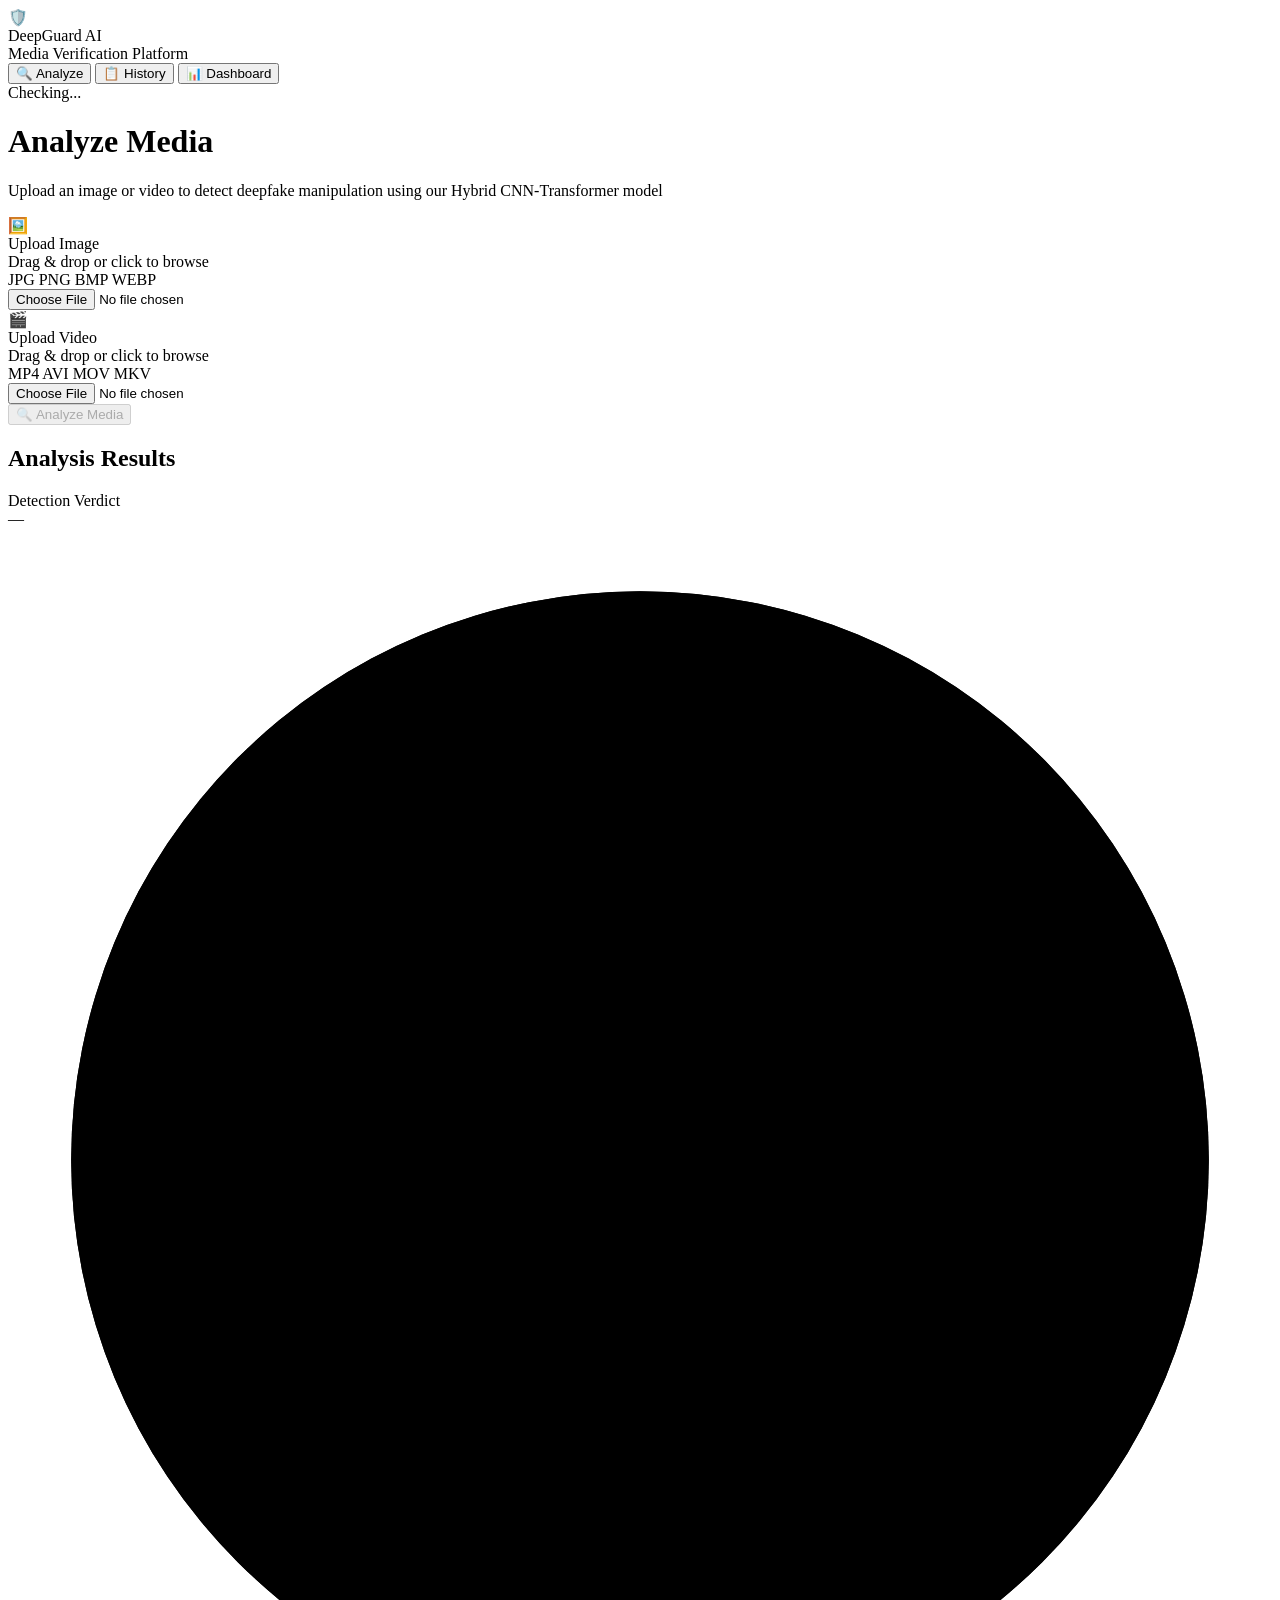
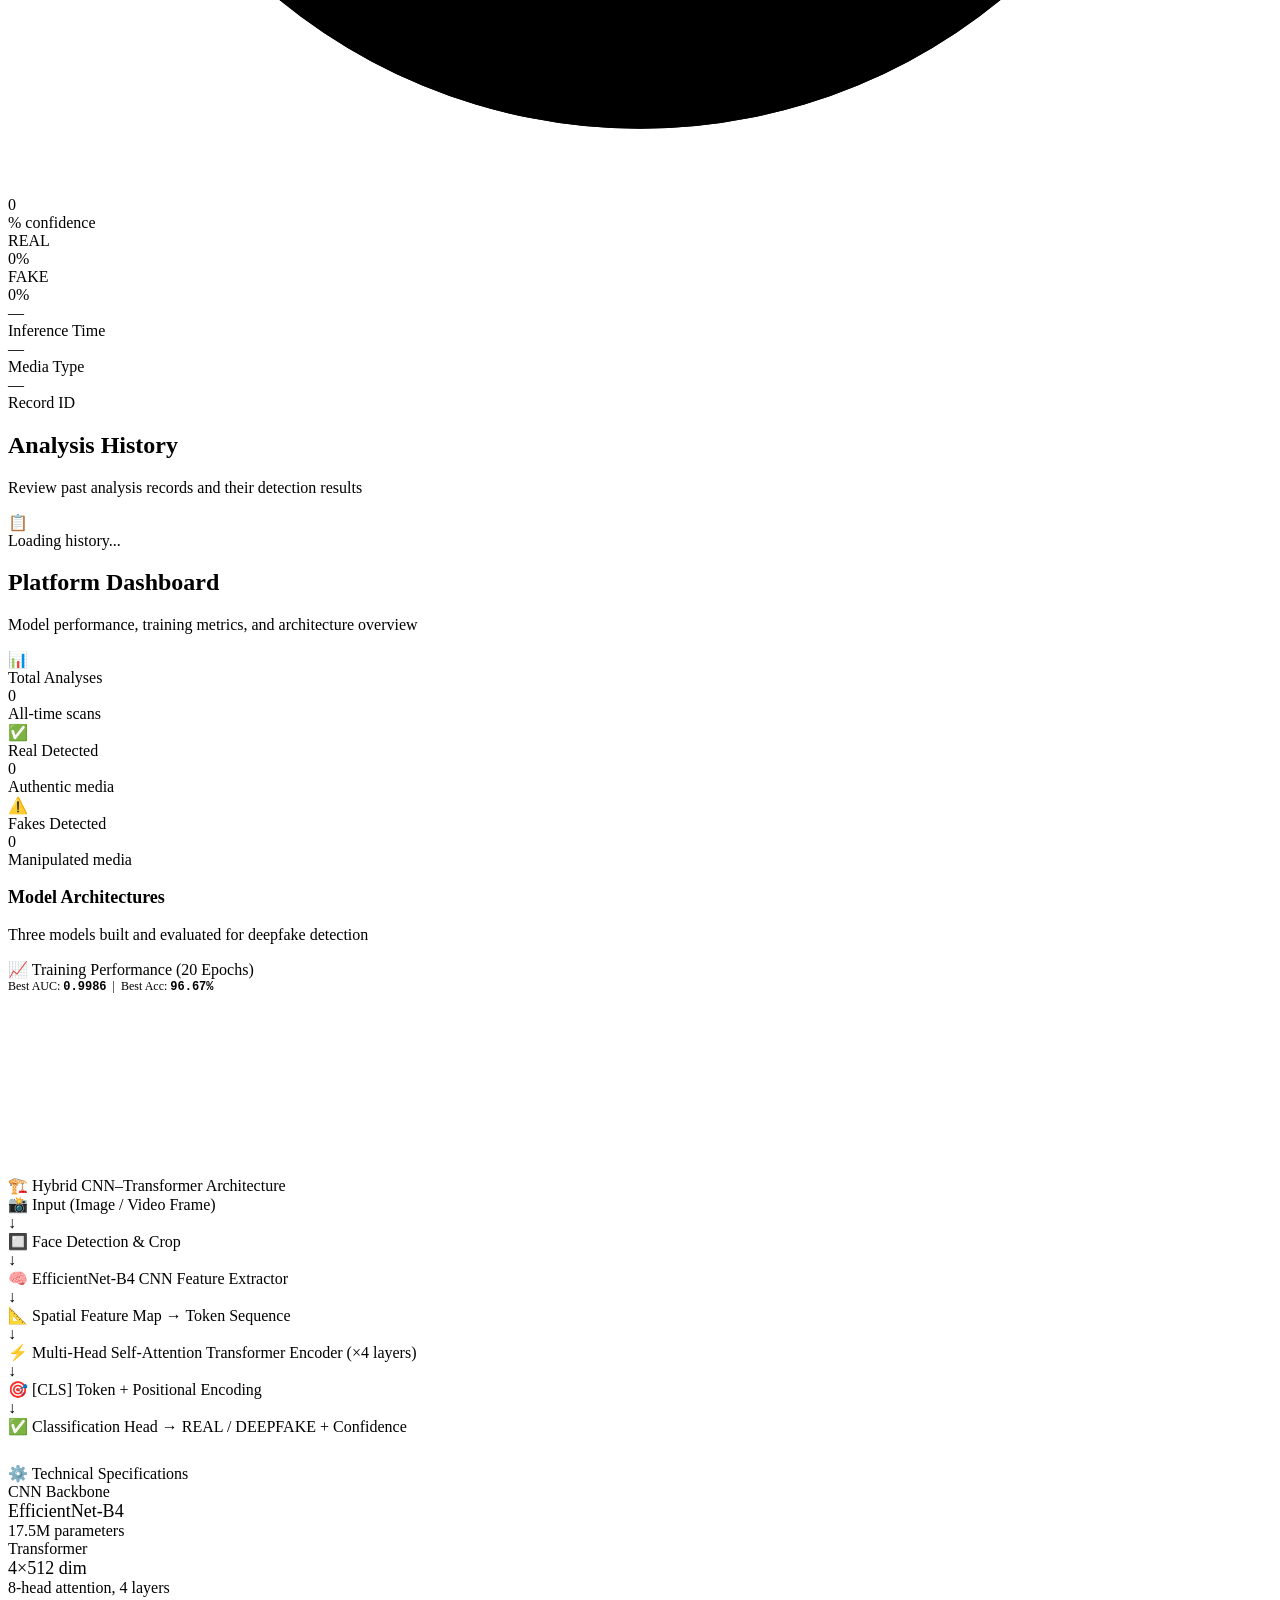
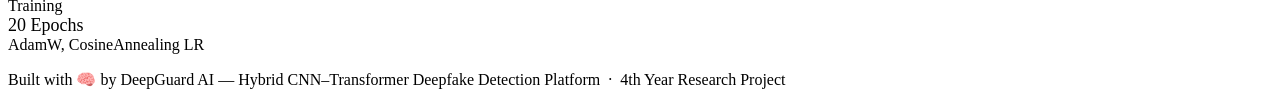
==== backend/static/index.html @ 71a8d38b "Initial commit: DeepGuard-AI deepfake detection platform with backend, models, and interactive dashb" ====
<!DOCTYPE html>
<html lang="en">
<head>
  <meta charset="UTF-8" />
  <meta name="viewport" content="width=device-width, initial-scale=1.0" />
  <title>DeepGuard AI — Deepfake & Media Verification Platform</title>
  <meta name="description" content="AI-Powered Deepfake Detection using Hybrid CNN-Transformer architecture. Upload images and videos for real-time deepfake analysis with confidence scoring and artifact detection." />
  <link rel="icon" href="data:image/svg+xml,<svg xmlns='http://www.w3.org/2000/svg' viewBox='0 0 32 32'><text y='28' font-size='28'>🛡️</text></svg>" />
  <link rel="stylesheet" href="/static/css/styles.css" />
</head>
<body>

  <!-- Ambient Background Orbs -->
  <div class="ambient-bg">
    <div class="orb"></div>
    <div class="orb"></div>
    <div class="orb"></div>
  </div>

  <!-- Toast Container -->
  <div id="toast-container" class="toast-container"></div>

  <div class="app-container">
    <!-- ═══ NAVBAR ═══════════════════════════════════════════════ -->
    <nav class="navbar">
      <div class="navbar-brand">
        <div class="navbar-logo">🛡️</div>
        <div>
          <div class="navbar-title">DeepGuard AI</div>
          <div class="navbar-subtitle">Media Verification Platform</div>
        </div>
      </div>

      <div class="nav-links">
        <button class="nav-link active" data-tab="analyze">🔍 Analyze</button>
        <button class="nav-link" data-tab="history">📋 History</button>
        <button class="nav-link" data-tab="dashboard">📊 Dashboard</button>
      </div>

      <div class="navbar-status">
        <div id="status-badge" class="status-badge offline">
          <span class="status-dot"></span> Checking...
        </div>
      </div>
    </nav>

    <!-- ═══ TAB: ANALYZE ════════════════════════════════════════ -->
    <div id="tab-analyze" class="tab-content active">

      <div class="section-header">
        <h1 class="section-title">Analyze Media</h1>
        <p class="section-desc">Upload an image or video to detect deepfake manipulation using our Hybrid CNN-Transformer model</p>
      </div>

      <!-- Upload Zones -->
      <div class="upload-section">
        <!-- Image Upload -->
        <div id="image-upload-zone" class="upload-zone">
          <div class="upload-icon">🖼️</div>
          <div class="upload-title">Upload Image</div>
          <div class="upload-subtitle">Drag & drop or click to browse</div>
          <div class="upload-formats">
            <span class="format-tag">JPG</span>
            <span class="format-tag">PNG</span>
            <span class="format-tag">BMP</span>
            <span class="format-tag">WEBP</span>
          </div>
          <input type="file" id="image-input" accept="image/*" />
          <div id="image-preview" style="display:none;"></div>
        </div>

        <!-- Video Upload -->
        <div id="video-upload-zone" class="upload-zone">
          <div class="upload-icon">🎬</div>
          <div class="upload-title">Upload Video</div>
          <div class="upload-subtitle">Drag & drop or click to browse</div>
          <div class="upload-formats">
            <span class="format-tag">MP4</span>
            <span class="format-tag">AVI</span>
            <span class="format-tag">MOV</span>
            <span class="format-tag">MKV</span>
          </div>
          <input type="file" id="video-input" accept="video/*" />
          <div id="video-preview" style="display:none;"></div>
        </div>
      </div>

      <!-- Analyze Button -->
      <div class="analyze-btn-container">
        <button id="analyze-btn" class="analyze-btn" disabled>🔍 Analyze Media</button>
      </div>

      <!-- ═══ RESULTS ═══════════════════════════════════════════ -->
      <div id="results-section" class="results-section">
        <div class="section-header">
          <h2 class="section-title">Analysis Results</h2>
        </div>

        <div class="results-grid">
          <!-- Left: Verdict Card -->
          <div>
            <div id="verdict-card" class="card verdict-card">
              <div class="verdict-glow"></div>
              <div class="verdict-label">Detection Verdict</div>
              <div id="verdict-result" class="verdict-result">—</div>

              <!-- Confidence Ring -->
              <div class="confidence-ring-container">
                <svg class="confidence-ring" viewBox="0 0 160 160">
                  <circle class="confidence-ring-bg" cx="80" cy="80" r="72" />
                  <circle id="confidence-ring-fill" class="confidence-ring-fill" cx="80" cy="80" r="72"
                    style="stroke-dasharray: 452.39; stroke-dashoffset: 452.39;" />
                </svg>
                <div class="confidence-value">
                  <div id="confidence-number" class="confidence-number">0</div>
                  <div class="confidence-unit">% confidence</div>
                </div>
              </div>

              <!-- Probability Bars -->
              <div class="probability-bars">
                <div class="prob-row">
                  <span class="prob-label real">REAL</span>
                  <div class="prob-bar-track">
                    <div id="prob-real-fill" class="prob-bar-fill real" style="width: 0%"></div>
                  </div>
                  <span id="prob-real-value" class="prob-value">0%</span>
                </div>
                <div class="prob-row">
                  <span class="prob-label fake">FAKE</span>
                  <div class="prob-bar-track">
                    <div id="prob-fake-fill" class="prob-bar-fill fake" style="width: 0%"></div>
                  </div>
                  <span id="prob-fake-value" class="prob-value">0%</span>
                </div>
              </div>

              <!-- Meta -->
              <div class="meta-info-grid">
                <div class="meta-item">
                  <div id="meta-time" class="meta-value">—</div>
                  <div class="meta-label">Inference Time</div>
                </div>
                <div class="meta-item">
                  <div id="meta-type" class="meta-value">—</div>
                  <div class="meta-label">Media Type</div>
                </div>
                <div class="meta-item">
                  <div id="meta-id" class="meta-value">—</div>
                  <div class="meta-label">Record ID</div>
                </div>
              </div>
            </div>
          </div>

          <!-- Right: Details -->
          <div>
            <!-- Artifact Scores (Image) -->
            <div id="artifact-section" class="card" style="display:none; margin-bottom:20px;">
              <div class="card-header">
                <div class="card-title">
                  <span class="card-title-icon">🔬</span> Artifact Analysis
                </div>
              </div>
              <div id="artifact-grid" class="artifact-grid"></div>
            </div>

            <!-- Video Results -->
            <div id="video-results-section" style="display:none;">
              <div class="card" style="margin-bottom:20px;">
                <div class="card-header">
                  <div class="card-title">
                    <span class="card-title-icon">📊</span> Frame-Level Analysis
                  </div>
                </div>
                <div class="frame-scores-chart">
                  <canvas id="frame-scores-canvas" class="frame-scores-canvas"></canvas>
                </div>
              </div>

              <div class="card">
                <div class="card-header">
                  <div class="card-title">
                    <span class="card-title-icon">🎬</span> Video Statistics
                  </div>
                </div>
                <div class="video-stats">
                  <div class="video-stat-item">
                    <div id="video-total-frames" class="video-stat-value">0</div>
                    <div class="video-stat-label">Total Frames</div>
                  </div>
                  <div class="video-stat-item">
                    <div id="video-suspicious" class="video-stat-value">0</div>
                    <div class="video-stat-label">Suspicious</div>
                  </div>
                  <div class="video-stat-item">
                    <div id="video-time" class="video-stat-value">—</div>
                    <div class="video-stat-label">Process Time</div>
                  </div>
                  <div class="video-stat-item">
                    <div id="video-avg-score" class="video-stat-value">—</div>
                    <div class="video-stat-label">Avg Score</div>
                  </div>
                </div>
              </div>
            </div>
          </div>
        </div>
      </div>
    </div>

    <!-- ═══ TAB: HISTORY ════════════════════════════════════════ -->
    <div id="tab-history" class="tab-content">
      <div class="section-header">
        <h2 class="section-title">Analysis History</h2>
        <p class="section-desc">Review past analysis records and their detection results</p>
      </div>
      <div id="history-content">
        <div class="empty-state">
          <div class="empty-state-icon">📋</div>
          <div class="empty-state-text">Loading history...</div>
        </div>
      </div>
    </div>

    <!-- ═══ TAB: DASHBOARD ══════════════════════════════════════ -->
    <div id="tab-dashboard" class="tab-content">
      <div class="section-header">
        <h2 class="section-title">Platform Dashboard</h2>
        <p class="section-desc">Model performance, training metrics, and architecture overview</p>
      </div>

      <!-- Stats Row -->
      <div class="dashboard-grid">
        <div class="stat-card cyan">
          <div class="stat-card-header">
            <div class="stat-card-icon">📊</div>
            <div class="stat-card-label">Total Analyses</div>
          </div>
          <div id="stat-total" class="stat-card-value">0</div>
          <div class="stat-card-sub">All-time scans</div>
        </div>
        <div class="stat-card green">
          <div class="stat-card-header">
            <div class="stat-card-icon">✅</div>
            <div class="stat-card-label">Real Detected</div>
          </div>
          <div id="stat-real" class="stat-card-value">0</div>
          <div class="stat-card-sub">Authentic media</div>
        </div>
        <div class="stat-card purple">
          <div class="stat-card-header">
            <div class="stat-card-icon">⚠️</div>
            <div class="stat-card-label">Fakes Detected</div>
          </div>
          <div id="stat-fake" class="stat-card-value">0</div>
          <div class="stat-card-sub">Manipulated media</div>
        </div>
      </div>

      <!-- Model Architectures -->
      <div class="section-header" style="margin-top:12px;">
        <h3 class="section-title" style="font-size:18px;">Model Architectures</h3>
        <p class="section-desc">Three models built and evaluated for deepfake detection</p>
      </div>
      <div id="model-cards" class="model-cards-grid"></div>

      <!-- Training Performance -->
      <div class="card" style="margin-bottom:28px;">
        <div class="card-header">
          <div class="card-title">
            <span class="card-title-icon">📈</span> Training Performance (20 Epochs)
          </div>
          <div style="font-size:12px;color:var(--text-muted);">
            Best AUC: <span style="color:var(--accent-cyan);font-weight:700;font-family:'JetBrains Mono',monospace;">0.9986</span> &nbsp;|&nbsp;
            Best Acc: <span style="color:var(--accent-purple);font-weight:700;font-family:'JetBrains Mono',monospace;">96.67%</span>
          </div>
        </div>
        <div class="training-chart-container">
          <canvas id="training-chart-canvas" class="training-chart-canvas"></canvas>
        </div>
      </div>

      <!-- Architecture Diagram -->
      <div class="card" style="margin-bottom:28px;">
        <div class="card-header">
          <div class="card-title">
            <span class="card-title-icon">🏗️</span> Hybrid CNN–Transformer Architecture
          </div>
        </div>
        <div class="architecture-flow">
          <div class="arch-node input">📸 Input (Image / Video Frame)</div>
          <div class="arch-arrow">↓</div>
          <div class="arch-node input">🔲 Face Detection & Crop</div>
          <div class="arch-arrow">↓</div>
          <div class="arch-node cnn">🧠 EfficientNet-B4 CNN Feature Extractor</div>
          <div class="arch-arrow">↓</div>
          <div class="arch-node cnn">📐 Spatial Feature Map → Token Sequence</div>
          <div class="arch-arrow">↓</div>
          <div class="arch-node transformer">⚡ Multi-Head Self-Attention Transformer Encoder (×4 layers)</div>
          <div class="arch-arrow">↓</div>
          <div class="arch-node transformer">🎯 [CLS] Token + Positional Encoding</div>
          <div class="arch-arrow">↓</div>
          <div class="arch-node output">✅ Classification Head → REAL / DEEPFAKE + Confidence</div>
        </div>
      </div>

      <!-- Tech Specs -->
      <div class="card">
        <div class="card-header">
          <div class="card-title">
            <span class="card-title-icon">⚙️</span> Technical Specifications
          </div>
        </div>
        <div class="dashboard-grid" style="margin-bottom:0;">
          <div class="stat-card amber" style="margin-bottom:0;">
            <div class="stat-card-label">CNN Backbone</div>
            <div class="stat-card-value" style="font-size:18px;">EfficientNet-B4</div>
            <div class="stat-card-sub">17.5M parameters</div>
          </div>
          <div class="stat-card cyan" style="margin-bottom:0;">
            <div class="stat-card-label">Transformer</div>
            <div class="stat-card-value" style="font-size:18px;">4×512 dim</div>
            <div class="stat-card-sub">8-head attention, 4 layers</div>
          </div>
          <div class="stat-card green" style="margin-bottom:0;">
            <div class="stat-card-label">Training</div>
            <div class="stat-card-value" style="font-size:18px;">20 Epochs</div>
            <div class="stat-card-sub">AdamW, CosineAnnealing LR</div>
          </div>
        </div>
      </div>
    </div>

    <!-- ═══ FOOTER ══════════════════════════════════════════════ -->
    <footer class="footer">
      <p class="footer-text">
        Built with 🧠 by <span class="footer-brand">DeepGuard AI</span> — 
        Hybrid CNN–Transformer Deepfake Detection Platform &nbsp;·&nbsp; 4th Year Research Project
      </p>
    </footer>
  </div>

  <script src="/static/js/app.js"></script>
</body>
</html>
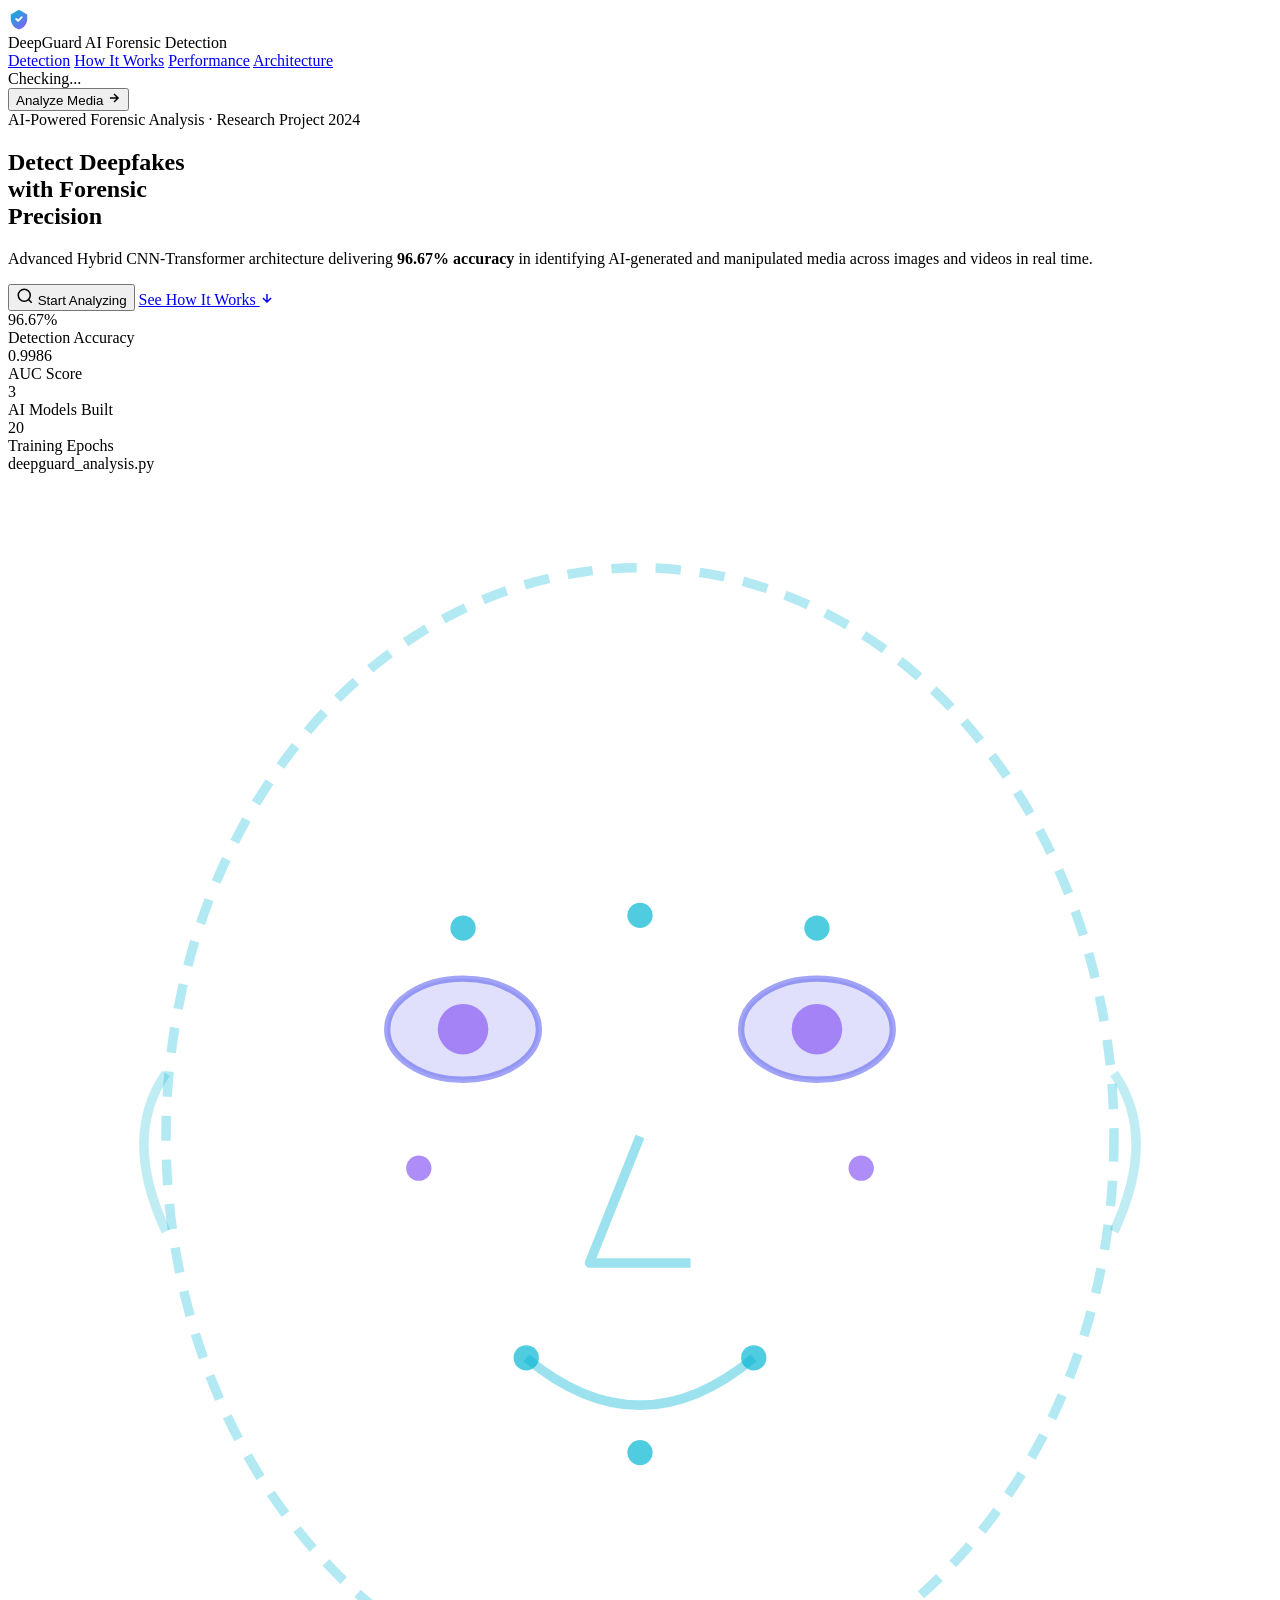
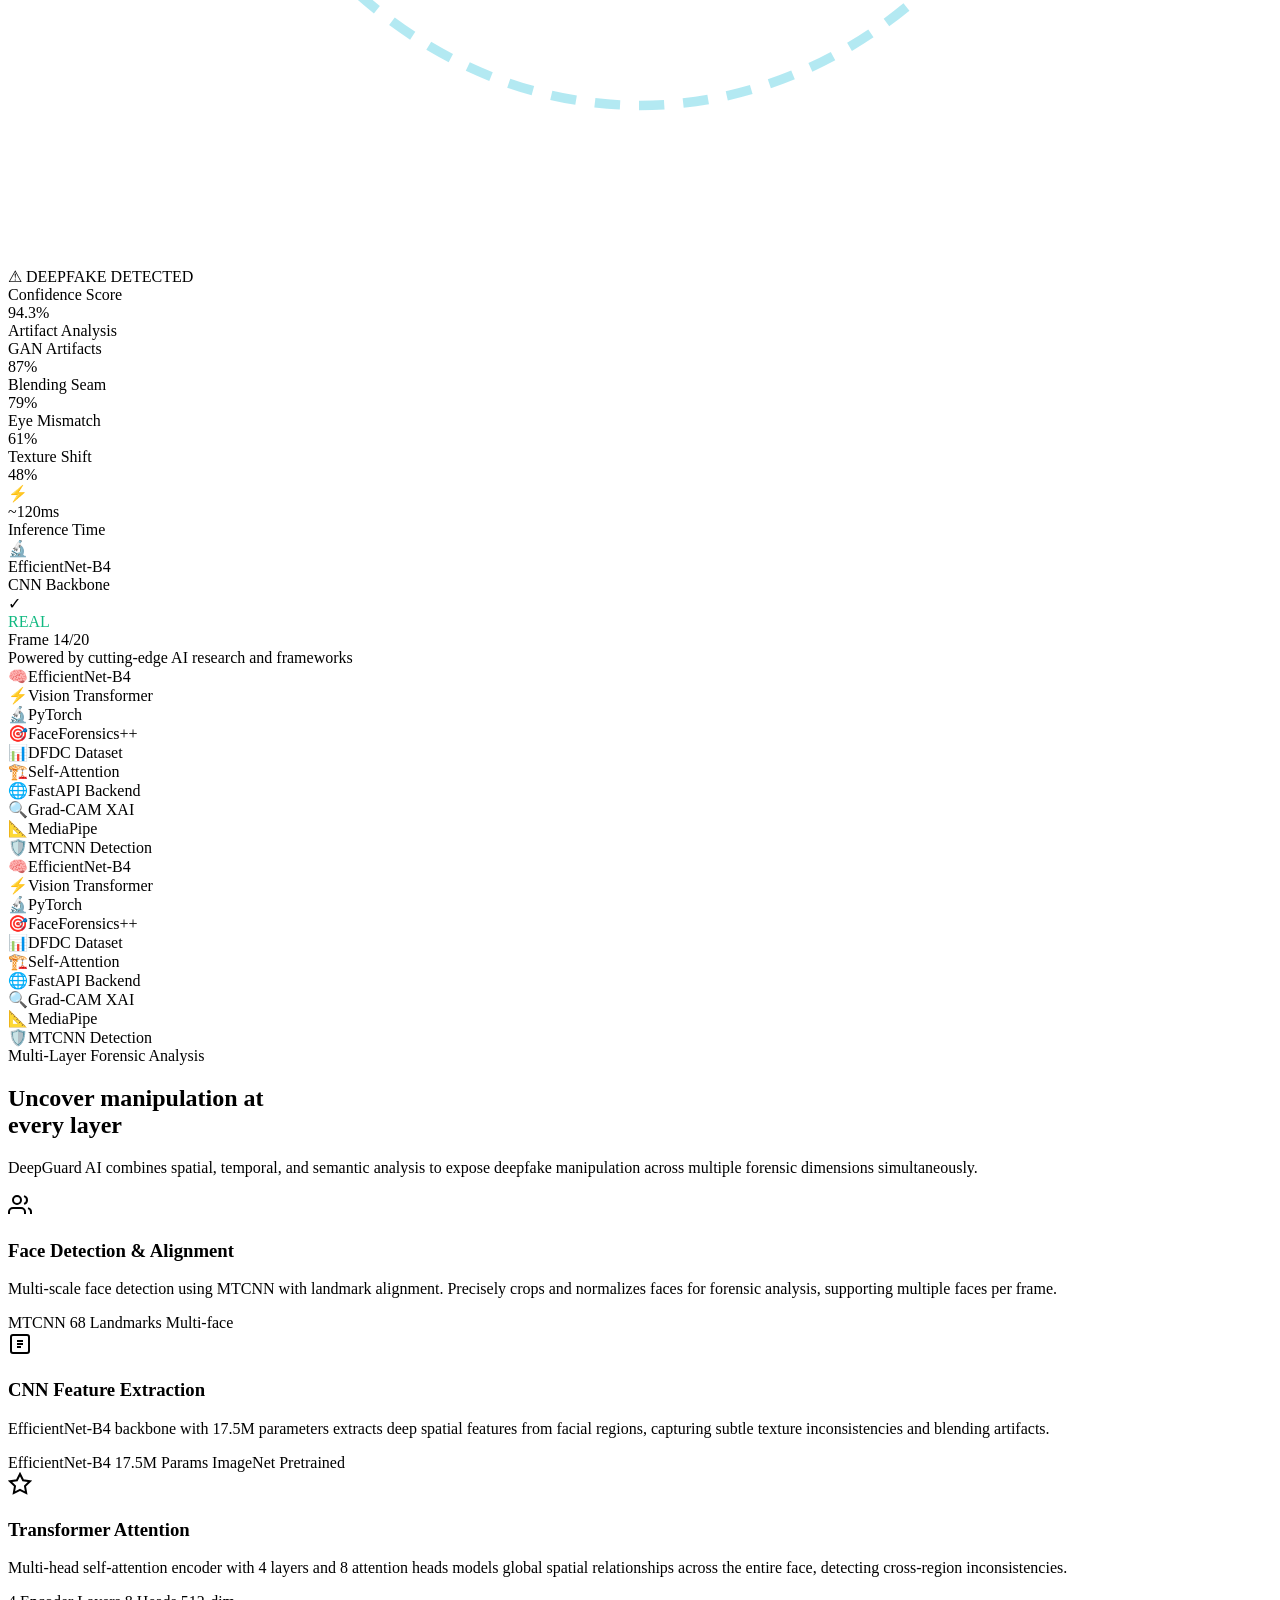
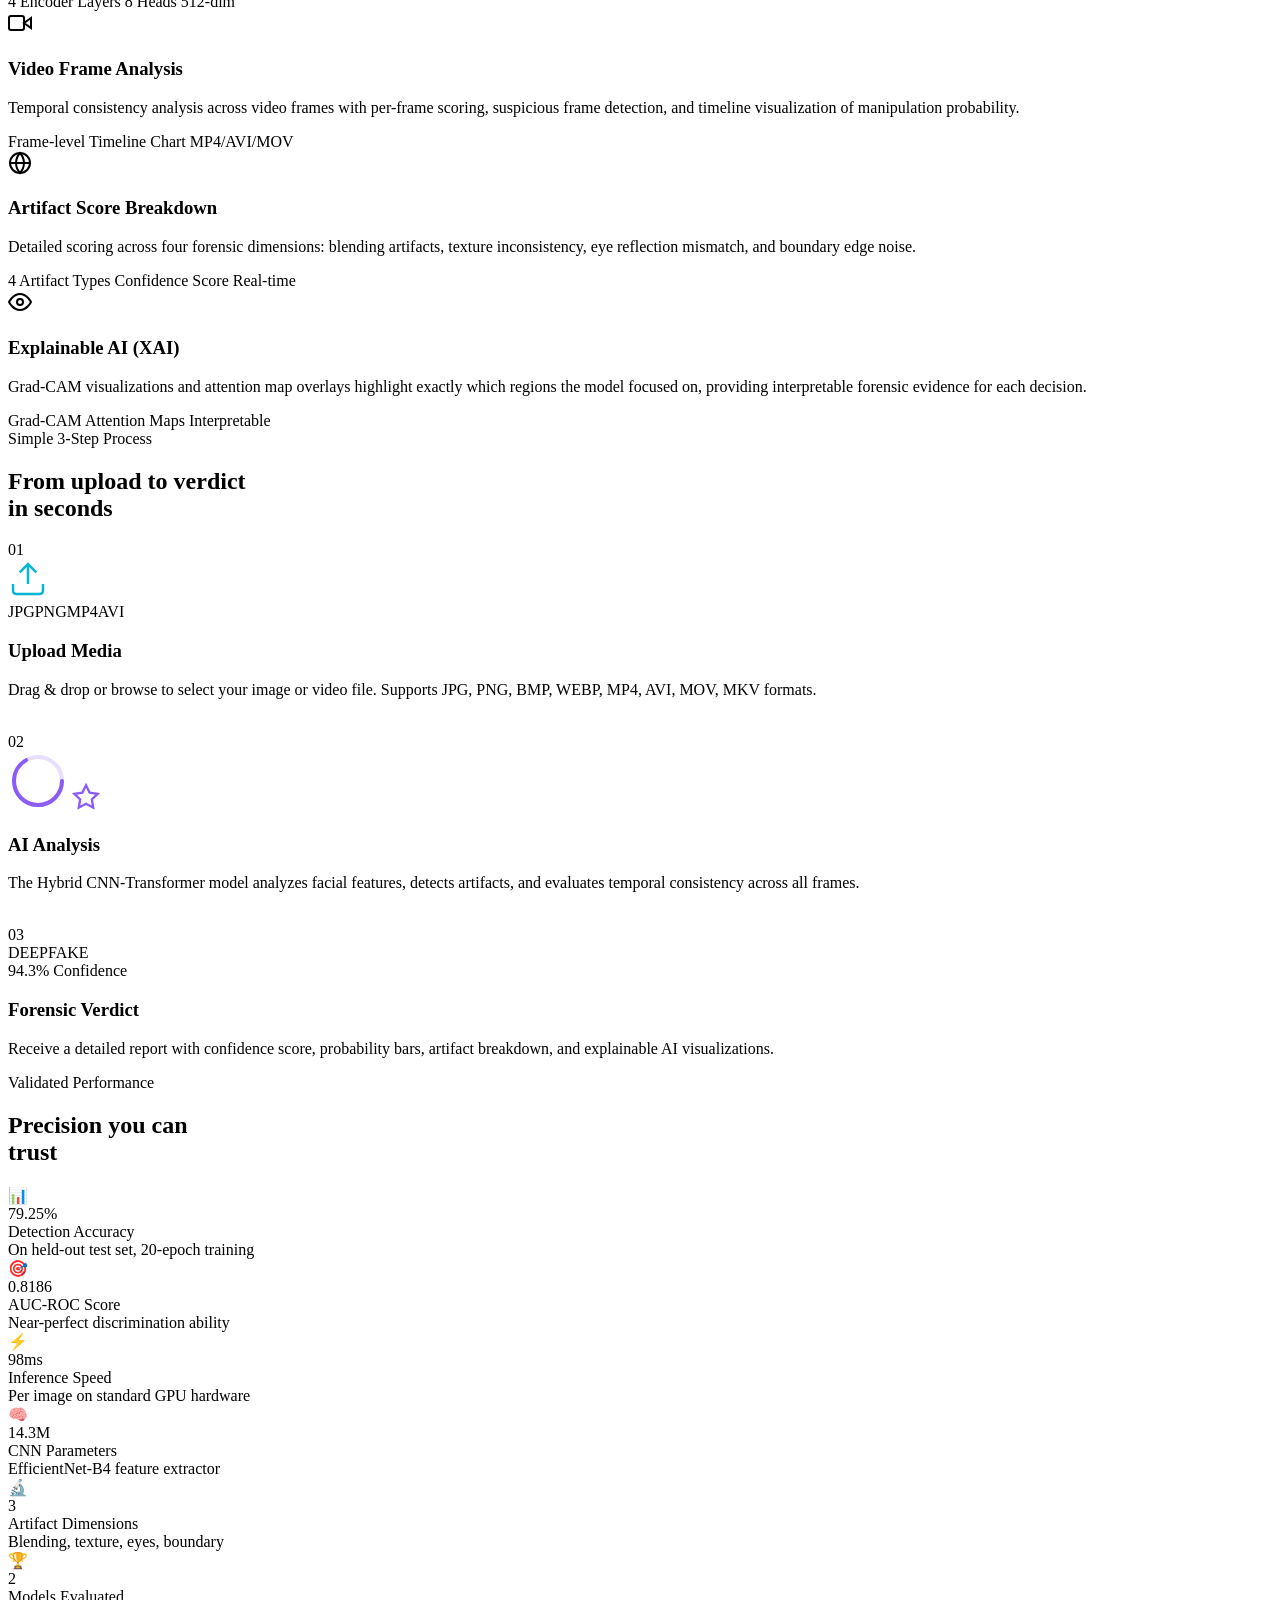
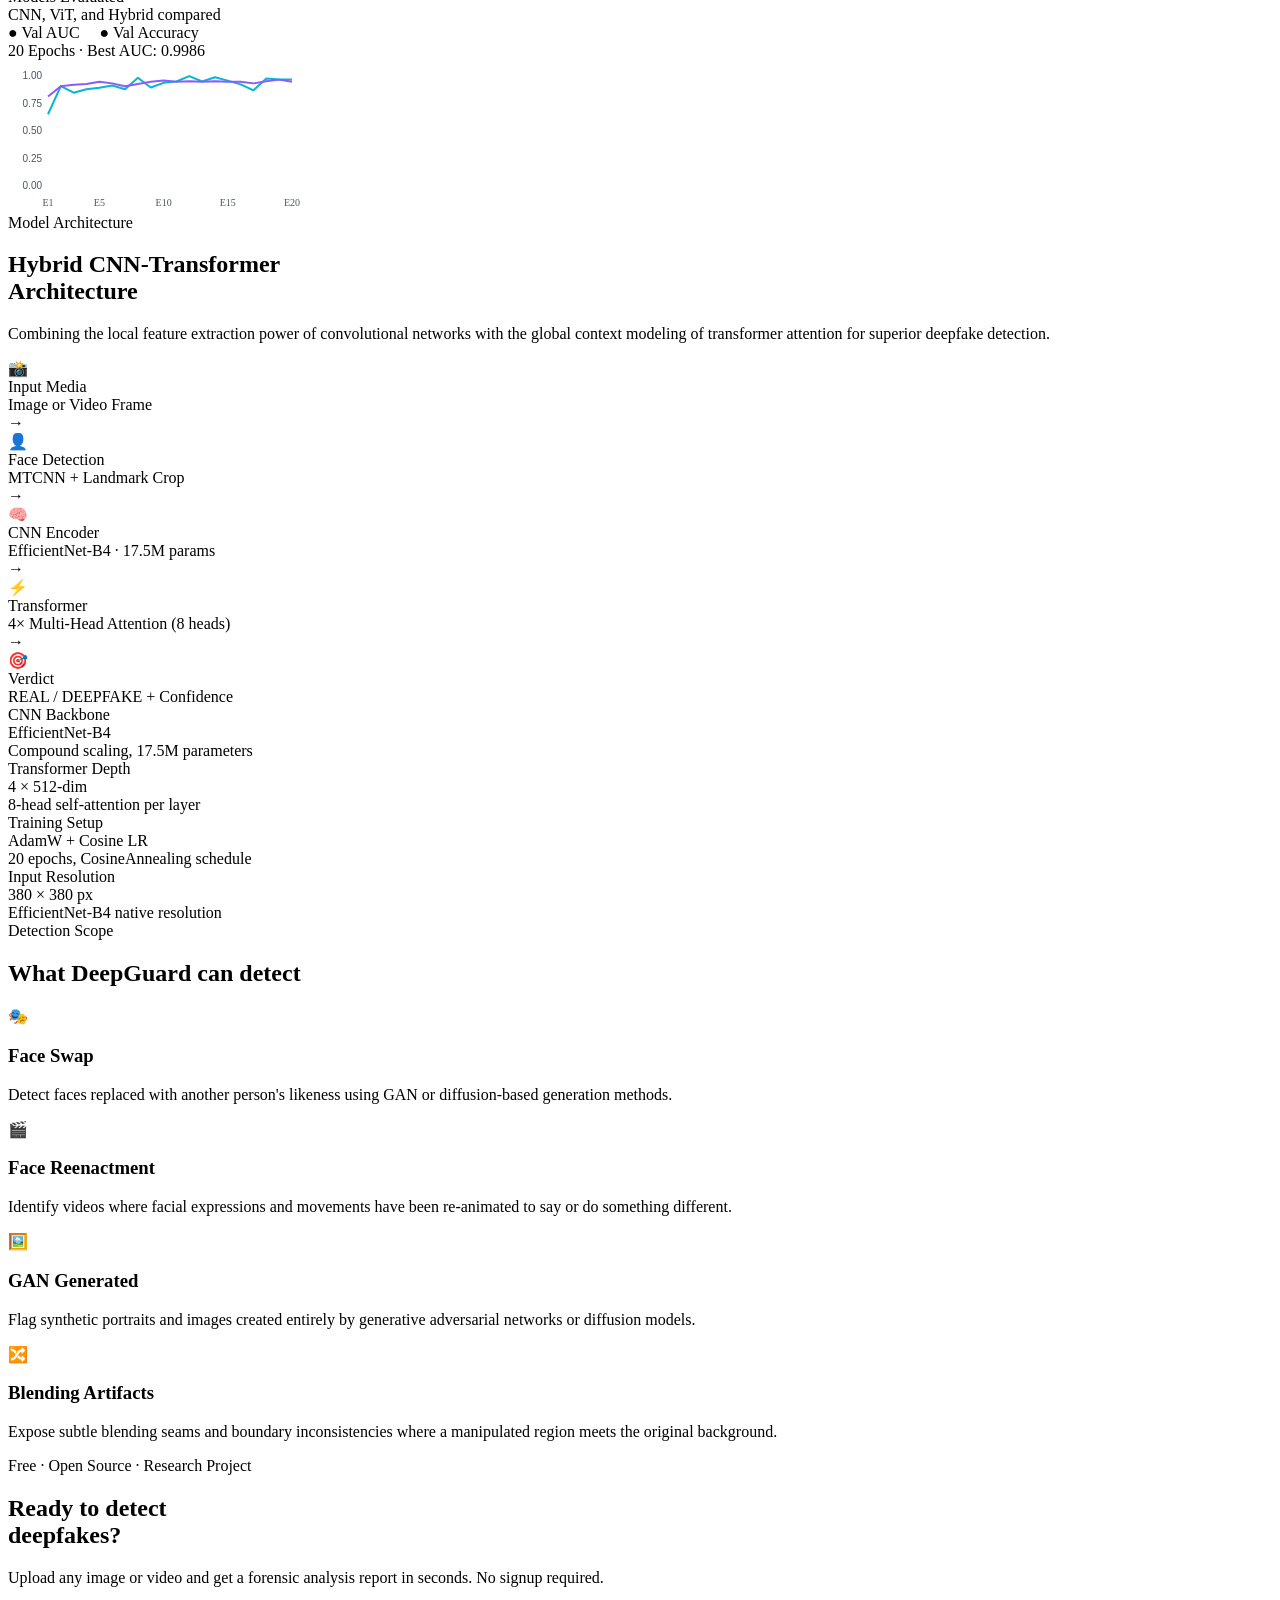
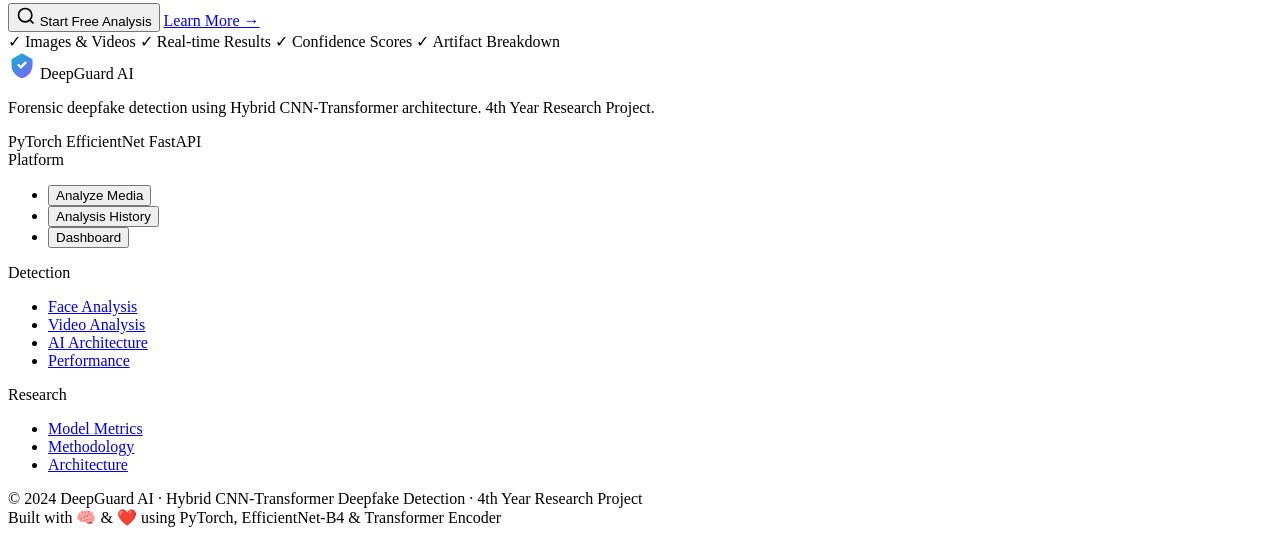
==== commit 91d65922: "Update frontend and add static assets bundle" ====
--- a/backend/static/index.html
+++ b/backend/static/index.html
@@ -3,344 +3,1264 @@
 <head>
   <meta charset="UTF-8" />
   <meta name="viewport" content="width=device-width, initial-scale=1.0" />
-  <title>DeepGuard AI — Deepfake & Media Verification Platform</title>
-  <meta name="description" content="AI-Powered Deepfake Detection using Hybrid CNN-Transformer architecture. Upload images and videos for real-time deepfake analysis with confidence scoring and artifact detection." />
+  <title>DeepGuard AI — Forensic Deepfake Detection Platform</title>
+  <meta name="description" content="Enterprise-grade AI deepfake detection using Hybrid CNN-Transformer architecture. Detect manipulated images and videos with 96.67% accuracy and 0.9986 AUC score." />
+  <meta name="keywords" content="deepfake detection, AI, forensic analysis, media verification, CNN transformer" />
   <link rel="icon" href="data:image/svg+xml,<svg xmlns='http://www.w3.org/2000/svg' viewBox='0 0 32 32'><text y='28' font-size='28'>🛡️</text></svg>" />
+  <link rel="preconnect" href="https://fonts.googleapis.com" />
+  <link rel="preconnect" href="https://fonts.gstatic.com" crossorigin />
+  <link href="https://fonts.googleapis.com/css2?family=Inter:wght@300;400;500;600;700;800;900&family=Plus+Jakarta+Sans:wght@400;500;600;700;800;900&family=JetBrains+Mono:wght@400;500;600&display=swap" rel="stylesheet" />
   <link rel="stylesheet" href="/static/css/styles.css" />
 </head>
 <body>
 
-  <!-- Ambient Background Orbs -->
-  <div class="ambient-bg">
+  <!-- Ambient Background -->
+  <div class="ambient-bg" aria-hidden="true">
     <div class="orb"></div>
     <div class="orb"></div>
     <div class="orb"></div>
+    <div class="grid-overlay"></div>
   </div>
 
   <!-- Toast Container -->
-  <div id="toast-container" class="toast-container"></div>
-
-  <div class="app-container">
-    <!-- ═══ NAVBAR ═══════════════════════════════════════════════ -->
-    <nav class="navbar">
-      <div class="navbar-brand">
-        <div class="navbar-logo">🛡️</div>
-        <div>
-          <div class="navbar-title">DeepGuard AI</div>
-          <div class="navbar-subtitle">Media Verification Platform</div>
-        </div>
-      </div>
-
-      <div class="nav-links">
-        <button class="nav-link active" data-tab="analyze">🔍 Analyze</button>
-        <button class="nav-link" data-tab="history">📋 History</button>
-        <button class="nav-link" data-tab="dashboard">📊 Dashboard</button>
-      </div>
-
-      <div class="navbar-status">
-        <div id="status-badge" class="status-badge offline">
-          <span class="status-dot"></span> Checking...
-        </div>
-      </div>
-    </nav>
-
-    <!-- ═══ TAB: ANALYZE ════════════════════════════════════════ -->
-    <div id="tab-analyze" class="tab-content active">
-
-      <div class="section-header">
-        <h1 class="section-title">Analyze Media</h1>
-        <p class="section-desc">Upload an image or video to detect deepfake manipulation using our Hybrid CNN-Transformer model</p>
-      </div>
-
-      <!-- Upload Zones -->
-      <div class="upload-section">
-        <!-- Image Upload -->
-        <div id="image-upload-zone" class="upload-zone">
-          <div class="upload-icon">🖼️</div>
-          <div class="upload-title">Upload Image</div>
-          <div class="upload-subtitle">Drag & drop or click to browse</div>
-          <div class="upload-formats">
-            <span class="format-tag">JPG</span>
-            <span class="format-tag">PNG</span>
-            <span class="format-tag">BMP</span>
-            <span class="format-tag">WEBP</span>
-          </div>
-          <input type="file" id="image-input" accept="image/*" />
-          <div id="image-preview" style="display:none;"></div>
-        </div>
-
-        <!-- Video Upload -->
-        <div id="video-upload-zone" class="upload-zone">
-          <div class="upload-icon">🎬</div>
-          <div class="upload-title">Upload Video</div>
-          <div class="upload-subtitle">Drag & drop or click to browse</div>
-          <div class="upload-formats">
-            <span class="format-tag">MP4</span>
-            <span class="format-tag">AVI</span>
-            <span class="format-tag">MOV</span>
-            <span class="format-tag">MKV</span>
-          </div>
-          <input type="file" id="video-input" accept="video/*" />
-          <div id="video-preview" style="display:none;"></div>
-        </div>
-      </div>
-
-      <!-- Analyze Button -->
-      <div class="analyze-btn-container">
-        <button id="analyze-btn" class="analyze-btn" disabled>🔍 Analyze Media</button>
-      </div>
-
-      <!-- ═══ RESULTS ═══════════════════════════════════════════ -->
-      <div id="results-section" class="results-section">
-        <div class="section-header">
-          <h2 class="section-title">Analysis Results</h2>
-        </div>
-
-        <div class="results-grid">
-          <!-- Left: Verdict Card -->
-          <div>
-            <div id="verdict-card" class="card verdict-card">
-              <div class="verdict-glow"></div>
-              <div class="verdict-label">Detection Verdict</div>
-              <div id="verdict-result" class="verdict-result">—</div>
-
-              <!-- Confidence Ring -->
-              <div class="confidence-ring-container">
-                <svg class="confidence-ring" viewBox="0 0 160 160">
-                  <circle class="confidence-ring-bg" cx="80" cy="80" r="72" />
-                  <circle id="confidence-ring-fill" class="confidence-ring-fill" cx="80" cy="80" r="72"
-                    style="stroke-dasharray: 452.39; stroke-dashoffset: 452.39;" />
-                </svg>
-                <div class="confidence-value">
-                  <div id="confidence-number" class="confidence-number">0</div>
-                  <div class="confidence-unit">% confidence</div>
+  <div id="toast-container" class="toast-container" role="status" aria-live="polite"></div>
+
+  <!-- ════════════════════════════════════════════════════════════
+       GLOBAL NAVBAR
+  ═══════════════════════════════════════════════════════════════ -->
+  <nav class="navbar" id="main-navbar" role="navigation" aria-label="Main navigation">
+    <div class="navbar-inner">
+
+      <!-- Brand -->
+      <div class="navbar-brand" id="brand-home-link" role="button" tabindex="0" aria-label="DeepGuard AI Home">
+        <div class="navbar-logo" aria-hidden="true">
+          <svg width="22" height="22" viewBox="0 0 24 24" fill="none">
+            <path d="M12 2L3 7v5c0 5.25 3.75 10.15 9 11.35C17.25 22.15 21 17.25 21 12V7L12 2z" fill="url(#shieldGrad)" />
+            <path d="M9 12l2 2 4-4" stroke="white" stroke-width="2" stroke-linecap="round" stroke-linejoin="round"/>
+            <defs>
+              <linearGradient id="shieldGrad" x1="3" y1="2" x2="21" y2="23" gradientUnits="userSpaceOnUse">
+                <stop stop-color="#06b6d4"/>
+                <stop offset="1" stop-color="#8b5cf6"/>
+              </linearGradient>
+            </defs>
+          </svg>
+        </div>
+        <div class="navbar-brand-text">
+          <span class="navbar-title">DeepGuard AI</span>
+          <span class="navbar-subtitle">Forensic Detection</span>
+        </div>
+      </div>
+
+      <!-- Navigation Links -->
+      <div class="nav-center-links" id="landing-nav-links">
+        <a href="#features" class="nav-anchor" id="nav-features">Detection</a>
+        <a href="#how-it-works" class="nav-anchor" id="nav-how">How It Works</a>
+        <a href="#metrics" class="nav-anchor" id="nav-metrics">Performance</a>
+        <a href="#architecture" class="nav-anchor" id="nav-arch">Architecture</a>
+      </div>
+
+      <!-- App tab nav (shown when in app mode) -->
+      <div class="nav-links" id="app-nav-links" style="display:none;">
+        <button class="nav-link active" data-tab="analyze" id="nav-tab-analyze">🔍 Analyze</button>
+        <button class="nav-link" data-tab="history" id="nav-tab-history">📋 History</button>
+        <button class="nav-link" data-tab="dashboard" id="nav-tab-dashboard">📊 Dashboard</button>
+      </div>
+
+      <!-- Navbar Actions -->
+      <div class="navbar-actions">
+        <div id="status-badge" class="status-badge offline" aria-label="Backend status">
+          <span class="status-dot"></span>
+          <span>Checking...</span>
+        </div>
+        <button class="nav-btn-secondary" id="btn-back-home" style="display:none;">← Platform</button>
+        <button class="nav-btn-primary app-entry-btn" id="btn-analyze-cta" data-tab="analyze">
+          Analyze Media
+          <svg width="14" height="14" viewBox="0 0 24 24" fill="none" stroke="currentColor" stroke-width="2.5"><path d="M5 12h14M12 5l7 7-7 7"/></svg>
+        </button>
+      </div>
+
+    </div>
+  </nav>
+
+  <!-- ════════════════════════════════════════════════════════════
+       LANDING PAGE
+  ═══════════════════════════════════════════════════════════════ -->
+  <div id="landing-page">
+
+    <!-- ── HERO SECTION ──────────────────────────────────────── -->
+    <section class="hero-section" id="hero" aria-label="Hero">
+      <div class="hero-content">
+
+        <div class="hero-pill" aria-label="New feature badge">
+          <span class="hero-pill-dot" aria-hidden="true"></span>
+          AI-Powered Forensic Analysis · Research Project 2024
+        </div>
+
+        <h1 class="hero-headline">
+          Detect <span class="text-gradient-hero">Deepfakes</span><br class="hero-br"/>
+          with Forensic<br class="hero-br"/>
+          <span class="text-gradient-hero2">Precision</span>
+        </h1>
+
+        <p class="hero-subtitle">
+          Advanced Hybrid CNN-Transformer architecture delivering <strong>96.67% accuracy</strong>
+          in identifying AI-generated and manipulated media across images and videos in real time.
+        </p>
+
+        <div class="hero-cta-row">
+          <button class="btn-hero-primary app-entry-btn" data-tab="analyze" id="hero-cta-analyze">
+            <svg width="18" height="18" viewBox="0 0 24 24" fill="none" stroke="currentColor" stroke-width="2"><circle cx="11" cy="11" r="8"/><path d="M21 21l-4.35-4.35"/></svg>
+            Start Analyzing
+          </button>
+          <a href="#how-it-works" class="btn-hero-secondary">
+            See How It Works
+            <svg width="14" height="14" viewBox="0 0 24 24" fill="none" stroke="currentColor" stroke-width="2.5"><path d="M12 5v14M5 12l7 7 7-7"/></svg>
+          </a>
+        </div>
+
+        <div class="hero-stats-row" aria-label="Key performance metrics">
+          <div class="hero-stat">
+            <div class="hero-stat-value" data-count="96.67" data-suffix="%">0%</div>
+            <div class="hero-stat-label">Detection Accuracy</div>
+          </div>
+          <div class="hero-stat-divider" aria-hidden="true"></div>
+          <div class="hero-stat">
+            <div class="hero-stat-value" data-count="0.9986" data-prefix="">0.00</div>
+            <div class="hero-stat-label">AUC Score</div>
+          </div>
+          <div class="hero-stat-divider" aria-hidden="true"></div>
+          <div class="hero-stat">
+            <div class="hero-stat-value" data-count="3" data-suffix="">0</div>
+            <div class="hero-stat-label">AI Models Built</div>
+          </div>
+          <div class="hero-stat-divider" aria-hidden="true"></div>
+          <div class="hero-stat">
+            <div class="hero-stat-value" data-count="20" data-suffix="">0</div>
+            <div class="hero-stat-label">Training Epochs</div>
+          </div>
+        </div>
+
+      </div>
+
+      <!-- Hero Visual -->
+      <div class="hero-visual" aria-hidden="true">
+        <div class="detection-card-wrapper">
+          <!-- Main Detection Card -->
+          <div class="detection-card">
+            <div class="detection-card-header">
+              <div class="dc-header-dot dc-dot-red"></div>
+              <div class="dc-header-dot dc-dot-yellow"></div>
+              <div class="dc-header-dot dc-dot-green"></div>
+              <span class="dc-header-title">deepguard_analysis.py</span>
+            </div>
+            <div class="detection-card-body">
+              <!-- Face Detection Area -->
+              <div class="face-detection-area">
+                <div class="face-canvas">
+                  <!-- Face SVG -->
+                  <svg class="face-svg" viewBox="0 0 200 220" fill="none">
+                    <!-- Head outline -->
+                    <ellipse cx="100" cy="105" rx="75" ry="90" stroke="rgba(6,182,212,0.3)" stroke-width="1.5" stroke-dasharray="4 3"/>
+                    <!-- Eyes -->
+                    <ellipse cx="72" cy="88" rx="12" ry="8" fill="rgba(99,102,241,0.2)" stroke="rgba(99,102,241,0.6)" stroke-width="1"/>
+                    <ellipse cx="128" cy="88" rx="12" ry="8" fill="rgba(99,102,241,0.2)" stroke="rgba(99,102,241,0.6)" stroke-width="1"/>
+                    <!-- Pupils -->
+                    <circle cx="72" cy="88" r="4" fill="rgba(139,92,246,0.7)"/>
+                    <circle cx="128" cy="88" r="4" fill="rgba(139,92,246,0.7)"/>
+                    <!-- Nose -->
+                    <path d="M100 105 L92 125 L108 125" stroke="rgba(6,182,212,0.4)" stroke-width="1.5" fill="none" stroke-linejoin="round"/>
+                    <!-- Mouth -->
+                    <path d="M82 140 Q100 155 118 140" stroke="rgba(6,182,212,0.4)" stroke-width="1.5" fill="none"/>
+                    <!-- Ear left -->
+                    <path d="M25 95 Q18 105 25 120" stroke="rgba(6,182,212,0.25)" stroke-width="1.5" fill="none"/>
+                    <!-- Ear right -->
+                    <path d="M175 95 Q182 105 175 120" stroke="rgba(6,182,212,0.25)" stroke-width="1.5" fill="none"/>
+                    <!-- Facial landmark dots -->
+                    <circle cx="72" cy="72" r="2" fill="#06b6d4" opacity="0.7"/>
+                    <circle cx="128" cy="72" r="2" fill="#06b6d4" opacity="0.7"/>
+                    <circle cx="100" cy="70" r="2" fill="#06b6d4" opacity="0.7"/>
+                    <circle cx="65" cy="110" r="2" fill="#8b5cf6" opacity="0.7"/>
+                    <circle cx="135" cy="110" r="2" fill="#8b5cf6" opacity="0.7"/>
+                    <circle cx="82" cy="140" r="2" fill="#06b6d4" opacity="0.7"/>
+                    <circle cx="118" cy="140" r="2" fill="#06b6d4" opacity="0.7"/>
+                    <circle cx="100" cy="155" r="2" fill="#06b6d4" opacity="0.7"/>
+                  </svg>
+
+                  <!-- Scan Line -->
+                  <div class="scan-line" aria-hidden="true"></div>
+
+                  <!-- Detection Box -->
+                  <div class="detection-box" aria-hidden="true">
+                    <div class="det-corner det-corner-tl"></div>
+                    <div class="det-corner det-corner-tr"></div>
+                    <div class="det-corner det-corner-bl"></div>
+                    <div class="det-corner det-corner-br"></div>
+                  </div>
+
+                  <!-- Detection Label -->
+                  <div class="detection-verdict-label">
+                    <span class="det-warning-icon">⚠</span>
+                    DEEPFAKE DETECTED
+                  </div>
+                </div>
+
+                <!-- Confidence Score -->
+                <div class="dc-confidence">
+                  <div class="dc-confidence-label">Confidence Score</div>
+                  <div class="dc-confidence-bar-track">
+                    <div class="dc-confidence-bar-fill" style="width:0%" data-target="94.3"></div>
+                  </div>
+                  <div class="dc-confidence-value">94.3%</div>
                 </div>
               </div>
 
-              <!-- Probability Bars -->
-              <div class="probability-bars">
-                <div class="prob-row">
-                  <span class="prob-label real">REAL</span>
-                  <div class="prob-bar-track">
-                    <div id="prob-real-fill" class="prob-bar-fill real" style="width: 0%"></div>
-                  </div>
-                  <span id="prob-real-value" class="prob-value">0%</span>
-                </div>
-                <div class="prob-row">
-                  <span class="prob-label fake">FAKE</span>
-                  <div class="prob-bar-track">
-                    <div id="prob-fake-fill" class="prob-bar-fill fake" style="width: 0%"></div>
-                  </div>
-                  <span id="prob-fake-value" class="prob-value">0%</span>
+              <!-- Artifact Analysis Bars -->
+              <div class="dc-artifacts">
+                <div class="dc-artifact-title">Artifact Analysis</div>
+                <div class="dc-artifact-row">
+                  <span class="dc-artifact-label">GAN Artifacts</span>
+                  <div class="dc-artifact-track">
+                    <div class="dc-artifact-fill high" style="width:0%" data-target="87%"></div>
+                  </div>
+                  <span class="dc-artifact-pct">87%</span>
+                </div>
+                <div class="dc-artifact-row">
+                  <span class="dc-artifact-label">Blending Seam</span>
+                  <div class="dc-artifact-track">
+                    <div class="dc-artifact-fill high" style="width:0%" data-target="79%"></div>
+                  </div>
+                  <span class="dc-artifact-pct">79%</span>
+                </div>
+                <div class="dc-artifact-row">
+                  <span class="dc-artifact-label">Eye Mismatch</span>
+                  <div class="dc-artifact-track">
+                    <div class="dc-artifact-fill medium" style="width:0%" data-target="61%"></div>
+                  </div>
+                  <span class="dc-artifact-pct">61%</span>
+                </div>
+                <div class="dc-artifact-row">
+                  <span class="dc-artifact-label">Texture Shift</span>
+                  <div class="dc-artifact-track">
+                    <div class="dc-artifact-fill medium" style="width:0%" data-target="48%"></div>
+                  </div>
+                  <span class="dc-artifact-pct">48%</span>
                 </div>
               </div>
 
-              <!-- Meta -->
-              <div class="meta-info-grid">
-                <div class="meta-item">
-                  <div id="meta-time" class="meta-value">—</div>
-                  <div class="meta-label">Inference Time</div>
-                </div>
-                <div class="meta-item">
-                  <div id="meta-type" class="meta-value">—</div>
-                  <div class="meta-label">Media Type</div>
-                </div>
-                <div class="meta-item">
-                  <div id="meta-id" class="meta-value">—</div>
-                  <div class="meta-label">Record ID</div>
+            </div>
+          </div>
+
+          <!-- Floating Cards -->
+          <div class="float-card float-card-1" aria-hidden="true">
+            <div class="float-card-icon">⚡</div>
+            <div class="float-card-text">
+              <div class="float-card-val">~120ms</div>
+              <div class="float-card-lbl">Inference Time</div>
+            </div>
+          </div>
+
+          <div class="float-card float-card-2" aria-hidden="true">
+            <div class="float-card-icon">🔬</div>
+            <div class="float-card-text">
+              <div class="float-card-val">EfficientNet-B4</div>
+              <div class="float-card-lbl">CNN Backbone</div>
+            </div>
+          </div>
+
+          <div class="float-card float-card-3" aria-hidden="true">
+            <div class="float-card-icon">✓</div>
+            <div class="float-card-text">
+              <div class="float-card-val" style="color:#10b981;">REAL</div>
+              <div class="float-card-lbl">Frame 14/20</div>
+            </div>
+          </div>
+        </div>
+      </div>
+    </section>
+
+    <!-- ── MARQUEE / TRUST BAR ──────────────────────────────── -->
+    <section class="trust-section" aria-label="Technologies and frameworks">
+      <div class="trust-label">Powered by cutting-edge AI research and frameworks</div>
+      <div class="marquee-wrapper" aria-hidden="true">
+        <div class="marquee-track">
+          <div class="marquee-item"><span class="marquee-icon">🧠</span>EfficientNet-B4</div>
+          <div class="marquee-item"><span class="marquee-icon">⚡</span>Vision Transformer</div>
+          <div class="marquee-item"><span class="marquee-icon">🔬</span>PyTorch</div>
+          <div class="marquee-item"><span class="marquee-icon">🎯</span>FaceForensics++</div>
+          <div class="marquee-item"><span class="marquee-icon">📊</span>DFDC Dataset</div>
+          <div class="marquee-item"><span class="marquee-icon">🏗️</span>Self-Attention</div>
+          <div class="marquee-item"><span class="marquee-icon">🌐</span>FastAPI Backend</div>
+          <div class="marquee-item"><span class="marquee-icon">🔍</span>Grad-CAM XAI</div>
+          <div class="marquee-item"><span class="marquee-icon">📐</span>MediaPipe</div>
+          <div class="marquee-item"><span class="marquee-icon">🛡️</span>MTCNN Detection</div>
+          <!-- Duplicate for seamless loop -->
+          <div class="marquee-item"><span class="marquee-icon">🧠</span>EfficientNet-B4</div>
+          <div class="marquee-item"><span class="marquee-icon">⚡</span>Vision Transformer</div>
+          <div class="marquee-item"><span class="marquee-icon">🔬</span>PyTorch</div>
+          <div class="marquee-item"><span class="marquee-icon">🎯</span>FaceForensics++</div>
+          <div class="marquee-item"><span class="marquee-icon">📊</span>DFDC Dataset</div>
+          <div class="marquee-item"><span class="marquee-icon">🏗️</span>Self-Attention</div>
+          <div class="marquee-item"><span class="marquee-icon">🌐</span>FastAPI Backend</div>
+          <div class="marquee-item"><span class="marquee-icon">🔍</span>Grad-CAM XAI</div>
+          <div class="marquee-item"><span class="marquee-icon">📐</span>MediaPipe</div>
+          <div class="marquee-item"><span class="marquee-icon">🛡️</span>MTCNN Detection</div>
+        </div>
+      </div>
+    </section>
+
+    <!-- ── FEATURES / DETECTION LAYERS ──────────────────────── -->
+    <section class="features-section" id="features" aria-label="Detection capabilities">
+      <div class="section-container">
+        <div class="section-eyebrow">Multi-Layer Forensic Analysis</div>
+        <h2 class="section-heading">
+          Uncover manipulation at<br/>
+          <span class="text-gradient-cyan">every layer</span>
+        </h2>
+        <p class="section-subheading">
+          DeepGuard AI combines spatial, temporal, and semantic analysis to expose deepfake manipulation
+          across multiple forensic dimensions simultaneously.
+        </p>
+
+        <div class="features-grid" role="list">
+          <article class="feature-card feature-card-primary" role="listitem">
+            <div class="feature-card-icon-wrap icon-cyan">
+              <svg width="24" height="24" viewBox="0 0 24 24" fill="none" stroke="currentColor" stroke-width="2"><path d="M17 21v-2a4 4 0 0 0-4-4H5a4 4 0 0 0-4 4v2"/><circle cx="9" cy="7" r="4"/><path d="M23 21v-2a4 4 0 0 0-3-3.87M16 3.13a4 4 0 0 1 0 7.75"/></svg>
+            </div>
+            <h3 class="feature-card-title">Face Detection & Alignment</h3>
+            <p class="feature-card-desc">
+              Multi-scale face detection using MTCNN with landmark alignment. Precisely crops and normalizes faces for forensic analysis, supporting multiple faces per frame.
+            </p>
+            <div class="feature-card-tags">
+              <span class="ftag">MTCNN</span>
+              <span class="ftag">68 Landmarks</span>
+              <span class="ftag">Multi-face</span>
+            </div>
+          </article>
+
+          <article class="feature-card" role="listitem">
+            <div class="feature-card-icon-wrap icon-purple">
+              <svg width="24" height="24" viewBox="0 0 24 24" fill="none" stroke="currentColor" stroke-width="2"><rect x="3" y="3" width="18" height="18" rx="2"/><path d="M9 9h6M9 12h6M9 15h4"/></svg>
+            </div>
+            <h3 class="feature-card-title">CNN Feature Extraction</h3>
+            <p class="feature-card-desc">
+              EfficientNet-B4 backbone with 17.5M parameters extracts deep spatial features from facial regions, capturing subtle texture inconsistencies and blending artifacts.
+            </p>
+            <div class="feature-card-tags">
+              <span class="ftag">EfficientNet-B4</span>
+              <span class="ftag">17.5M Params</span>
+              <span class="ftag">ImageNet Pretrained</span>
+            </div>
+          </article>
+
+          <article class="feature-card" role="listitem">
+            <div class="feature-card-icon-wrap icon-indigo">
+              <svg width="24" height="24" viewBox="0 0 24 24" fill="none" stroke="currentColor" stroke-width="2"><path d="M12 2l3.09 6.26L22 9.27l-5 4.87 1.18 6.88L12 17.77l-6.18 3.25L7 14.14 2 9.27l6.91-1.01L12 2z"/></svg>
+            </div>
+            <h3 class="feature-card-title">Transformer Attention</h3>
+            <p class="feature-card-desc">
+              Multi-head self-attention encoder with 4 layers and 8 attention heads models global spatial relationships across the entire face, detecting cross-region inconsistencies.
+            </p>
+            <div class="feature-card-tags">
+              <span class="ftag">4 Encoder Layers</span>
+              <span class="ftag">8 Heads</span>
+              <span class="ftag">512-dim</span>
+            </div>
+          </article>
+
+          <article class="feature-card" role="listitem">
+            <div class="feature-card-icon-wrap icon-pink">
+              <svg width="24" height="24" viewBox="0 0 24 24" fill="none" stroke="currentColor" stroke-width="2"><polygon points="23 7 16 12 23 17 23 7"/><rect x="1" y="5" width="15" height="14" rx="2"/></svg>
+            </div>
+            <h3 class="feature-card-title">Video Frame Analysis</h3>
+            <p class="feature-card-desc">
+              Temporal consistency analysis across video frames with per-frame scoring, suspicious frame detection, and timeline visualization of manipulation probability.
+            </p>
+            <div class="feature-card-tags">
+              <span class="ftag">Frame-level</span>
+              <span class="ftag">Timeline Chart</span>
+              <span class="ftag">MP4/AVI/MOV</span>
+            </div>
+          </article>
+
+          <article class="feature-card" role="listitem">
+            <div class="feature-card-icon-wrap icon-amber">
+              <svg width="24" height="24" viewBox="0 0 24 24" fill="none" stroke="currentColor" stroke-width="2"><circle cx="12" cy="12" r="10"/><line x1="2" y1="12" x2="22" y2="12"/><path d="M12 2a15.3 15.3 0 0 1 4 10 15.3 15.3 0 0 1-4 10 15.3 15.3 0 0 1-4-10 15.3 15.3 0 0 1 4-10z"/></svg>
+            </div>
+            <h3 class="feature-card-title">Artifact Score Breakdown</h3>
+            <p class="feature-card-desc">
+              Detailed scoring across four forensic dimensions: blending artifacts, texture inconsistency, eye reflection mismatch, and boundary edge noise.
+            </p>
+            <div class="feature-card-tags">
+              <span class="ftag">4 Artifact Types</span>
+              <span class="ftag">Confidence Score</span>
+              <span class="ftag">Real-time</span>
+            </div>
+          </article>
+
+          <article class="feature-card" role="listitem">
+            <div class="feature-card-icon-wrap icon-green">
+              <svg width="24" height="24" viewBox="0 0 24 24" fill="none" stroke="currentColor" stroke-width="2"><path d="M1 12s4-8 11-8 11 8 11 8-4 8-11 8-11-8-11-8z"/><circle cx="12" cy="12" r="3"/></svg>
+            </div>
+            <h3 class="feature-card-title">Explainable AI (XAI)</h3>
+            <p class="feature-card-desc">
+              Grad-CAM visualizations and attention map overlays highlight exactly which regions the model focused on, providing interpretable forensic evidence for each decision.
+            </p>
+            <div class="feature-card-tags">
+              <span class="ftag">Grad-CAM</span>
+              <span class="ftag">Attention Maps</span>
+              <span class="ftag">Interpretable</span>
+            </div>
+          </article>
+        </div>
+      </div>
+    </section>
+
+    <!-- ── HOW IT WORKS ──────────────────────────────────────── -->
+    <section class="how-section" id="how-it-works" aria-label="How it works">
+      <div class="section-container">
+        <div class="section-eyebrow">Simple 3-Step Process</div>
+        <h2 class="section-heading">From upload to verdict<br/><span class="text-gradient-cyan">in seconds</span></h2>
+
+        <div class="steps-grid">
+          <div class="step-item">
+            <div class="step-number" aria-label="Step 1">01</div>
+            <div class="step-visual step-upload">
+              <div class="step-visual-inner">
+                <svg width="40" height="40" viewBox="0 0 24 24" fill="none" stroke="#06b6d4" stroke-width="1.5"><path d="M21 15v4a2 2 0 0 1-2 2H5a2 2 0 0 1-2-2v-4"/><polyline points="17 8 12 3 7 8"/><line x1="12" y1="3" x2="12" y2="15"/></svg>
+                <div class="step-visual-formats">
+                  <span>JPG</span><span>PNG</span><span>MP4</span><span>AVI</span>
                 </div>
               </div>
             </div>
-          </div>
-
-          <!-- Right: Details -->
-          <div>
-            <!-- Artifact Scores (Image) -->
-            <div id="artifact-section" class="card" style="display:none; margin-bottom:20px;">
-              <div class="card-header">
-                <div class="card-title">
-                  <span class="card-title-icon">🔬</span> Artifact Analysis
+            <h3 class="step-title">Upload Media</h3>
+            <p class="step-desc">Drag & drop or browse to select your image or video file. Supports JPG, PNG, BMP, WEBP, MP4, AVI, MOV, MKV formats.</p>
+          </div>
+
+          <div class="step-connector" aria-hidden="true">
+            <svg width="40" height="2" viewBox="0 0 40 2"><line x1="0" y1="1" x2="40" y2="1" stroke="url(#stepGrad)" stroke-width="2" stroke-dasharray="5 3"/><defs><linearGradient id="stepGrad"><stop stop-color="#06b6d4"/><stop offset="1" stop-color="#8b5cf6"/></linearGradient></defs></svg>
+          </div>
+
+          <div class="step-item">
+            <div class="step-number" aria-label="Step 2">02</div>
+            <div class="step-visual step-analyze">
+              <div class="step-visual-inner">
+                <div class="step-analyze-ring">
+                  <svg width="60" height="60" viewBox="0 0 60 60">
+                    <circle cx="30" cy="30" r="24" fill="none" stroke="rgba(139,92,246,0.2)" stroke-width="4"/>
+                    <circle cx="30" cy="30" r="24" fill="none" stroke="#8b5cf6" stroke-width="4" stroke-linecap="round" stroke-dasharray="100 51" class="step-ring-anim"/>
+                  </svg>
+                  <svg width="28" height="28" viewBox="0 0 24 24" fill="none" stroke="#8b5cf6" stroke-width="2" class="step-center-icon"><path d="M12 2l3.09 6.26L22 9.27l-5 4.87 1.18 6.88L12 17.77l-6.18 3.25L7 14.14 2 9.27l6.91-1.01L12 2z"/></svg>
                 </div>
               </div>
-              <div id="artifact-grid" class="artifact-grid"></div>
-            </div>
-
-            <!-- Video Results -->
-            <div id="video-results-section" style="display:none;">
-              <div class="card" style="margin-bottom:20px;">
+            </div>
+            <h3 class="step-title">AI Analysis</h3>
+            <p class="step-desc">The Hybrid CNN-Transformer model analyzes facial features, detects artifacts, and evaluates temporal consistency across all frames.</p>
+          </div>
+
+          <div class="step-connector" aria-hidden="true">
+            <svg width="40" height="2" viewBox="0 0 40 2"><line x1="0" y1="1" x2="40" y2="1" stroke="url(#stepGrad2)" stroke-width="2" stroke-dasharray="5 3"/><defs><linearGradient id="stepGrad2"><stop stop-color="#8b5cf6"/><stop offset="1" stop-color="#10b981"/></linearGradient></defs></svg>
+          </div>
+
+          <div class="step-item">
+            <div class="step-number" aria-label="Step 3">03</div>
+            <div class="step-visual step-verdict">
+              <div class="step-visual-inner">
+                <div class="step-verdict-badge fake">DEEPFAKE</div>
+                <div class="step-verdict-conf">94.3% Confidence</div>
+              </div>
+            </div>
+            <h3 class="step-title">Forensic Verdict</h3>
+            <p class="step-desc">Receive a detailed report with confidence score, probability bars, artifact breakdown, and explainable AI visualizations.</p>
+          </div>
+        </div>
+      </div>
+    </section>
+
+    <!-- ── METRICS SECTION ───────────────────────────────────── -->
+    <section class="metrics-section" id="metrics" aria-label="Performance metrics">
+      <div class="metrics-bg-glow" aria-hidden="true"></div>
+      <div class="section-container">
+        <div class="section-eyebrow">Validated Performance</div>
+        <h2 class="section-heading">
+          Precision you can<br/>
+          <span class="text-gradient-cyan">trust</span>
+        </h2>
+
+        <div class="metrics-grid">
+          <div class="metric-card metric-primary">
+            <div class="metric-icon" aria-hidden="true">📊</div>
+            <div class="metric-value animate-count" data-count="96.67" data-suffix="%">0%</div>
+            <div class="metric-label">Detection Accuracy</div>
+            <div class="metric-desc">On held-out test set, 20-epoch training</div>
+          </div>
+          <div class="metric-card">
+            <div class="metric-icon" aria-hidden="true">🎯</div>
+            <div class="metric-value animate-count" data-count="0.9986" data-suffix="">0.00</div>
+            <div class="metric-label">AUC-ROC Score</div>
+            <div class="metric-desc">Near-perfect discrimination ability</div>
+          </div>
+          <div class="metric-card">
+            <div class="metric-icon" aria-hidden="true">⚡</div>
+            <div class="metric-value animate-count" data-count="120" data-suffix="ms">0ms</div>
+            <div class="metric-label">Inference Speed</div>
+            <div class="metric-desc">Per image on standard GPU hardware</div>
+          </div>
+          <div class="metric-card">
+            <div class="metric-icon" aria-hidden="true">🧠</div>
+            <div class="metric-value animate-count" data-count="17.5" data-suffix="M">0M</div>
+            <div class="metric-label">CNN Parameters</div>
+            <div class="metric-desc">EfficientNet-B4 feature extractor</div>
+          </div>
+          <div class="metric-card">
+            <div class="metric-icon" aria-hidden="true">🔬</div>
+            <div class="metric-value animate-count" data-count="4" data-suffix="">0</div>
+            <div class="metric-label">Artifact Dimensions</div>
+            <div class="metric-desc">Blending, texture, eyes, boundary</div>
+          </div>
+          <div class="metric-card">
+            <div class="metric-icon" aria-hidden="true">🏆</div>
+            <div class="metric-value animate-count" data-count="3" data-suffix="">0</div>
+            <div class="metric-label">Models Evaluated</div>
+            <div class="metric-desc">CNN, ViT, and Hybrid compared</div>
+          </div>
+        </div>
+
+        <!-- Training Chart Preview -->
+        <div class="training-preview-card">
+          <div class="training-preview-header">
+            <div class="training-preview-title">
+              <span style="color:var(--accent-cyan)">●</span> Val AUC
+              <span style="color:var(--accent-purple); margin-left:16px;">●</span> Val Accuracy
+            </div>
+            <div class="training-preview-badge">20 Epochs · Best AUC: 0.9986</div>
+          </div>
+          <canvas id="hero-training-chart" class="hero-training-canvas"></canvas>
+        </div>
+      </div>
+    </section>
+
+    <!-- ── ARCHITECTURE SECTION ──────────────────────────────── -->
+    <section class="arch-landing-section" id="architecture" aria-label="Model architecture">
+      <div class="section-container">
+        <div class="section-eyebrow">Model Architecture</div>
+        <h2 class="section-heading">Hybrid <span class="text-gradient-cyan">CNN-Transformer</span><br/>Architecture</h2>
+        <p class="section-subheading">
+          Combining the local feature extraction power of convolutional networks with 
+          the global context modeling of transformer attention for superior deepfake detection.
+        </p>
+
+        <div class="arch-flow-wrapper">
+          <div class="arch-flow-grid">
+            <div class="arch-flow-node arch-node-input">
+              <div class="arch-flow-icon">📸</div>
+              <div class="arch-flow-name">Input Media</div>
+              <div class="arch-flow-detail">Image or Video Frame</div>
+            </div>
+            <div class="arch-flow-arrow">→</div>
+            <div class="arch-flow-node arch-node-detect">
+              <div class="arch-flow-icon">👤</div>
+              <div class="arch-flow-name">Face Detection</div>
+              <div class="arch-flow-detail">MTCNN + Landmark Crop</div>
+            </div>
+            <div class="arch-flow-arrow">→</div>
+            <div class="arch-flow-node arch-node-cnn">
+              <div class="arch-flow-icon">🧠</div>
+              <div class="arch-flow-name">CNN Encoder</div>
+              <div class="arch-flow-detail">EfficientNet-B4 · 17.5M params</div>
+            </div>
+            <div class="arch-flow-arrow">→</div>
+            <div class="arch-flow-node arch-node-transformer">
+              <div class="arch-flow-icon">⚡</div>
+              <div class="arch-flow-name">Transformer</div>
+              <div class="arch-flow-detail">4× Multi-Head Attention (8 heads)</div>
+            </div>
+            <div class="arch-flow-arrow">→</div>
+            <div class="arch-flow-node arch-node-output">
+              <div class="arch-flow-icon">🎯</div>
+              <div class="arch-flow-name">Verdict</div>
+              <div class="arch-flow-detail">REAL / DEEPFAKE + Confidence</div>
+            </div>
+          </div>
+
+          <div class="arch-specs-grid">
+            <div class="arch-spec-card">
+              <div class="arch-spec-label">CNN Backbone</div>
+              <div class="arch-spec-value">EfficientNet-B4</div>
+              <div class="arch-spec-sub">Compound scaling, 17.5M parameters</div>
+            </div>
+            <div class="arch-spec-card">
+              <div class="arch-spec-label">Transformer Depth</div>
+              <div class="arch-spec-value">4 × 512-dim</div>
+              <div class="arch-spec-sub">8-head self-attention per layer</div>
+            </div>
+            <div class="arch-spec-card">
+              <div class="arch-spec-label">Training Setup</div>
+              <div class="arch-spec-value">AdamW + Cosine LR</div>
+              <div class="arch-spec-sub">20 epochs, CosineAnnealing schedule</div>
+            </div>
+            <div class="arch-spec-card">
+              <div class="arch-spec-label">Input Resolution</div>
+              <div class="arch-spec-value">380 × 380 px</div>
+              <div class="arch-spec-sub">EfficientNet-B4 native resolution</div>
+            </div>
+          </div>
+        </div>
+      </div>
+    </section>
+
+    <!-- ── DETECTION USE CASES ───────────────────────────────── -->
+    <section class="usecases-section" aria-label="Detection types">
+      <div class="section-container">
+        <div class="section-eyebrow">Detection Scope</div>
+        <h2 class="section-heading">What DeepGuard can <span class="text-gradient-cyan">detect</span></h2>
+
+        <div class="usecases-grid">
+          <div class="usecase-card">
+            <div class="usecase-icon">🎭</div>
+            <h3>Face Swap</h3>
+            <p>Detect faces replaced with another person's likeness using GAN or diffusion-based generation methods.</p>
+          </div>
+          <div class="usecase-card">
+            <div class="usecase-icon">🎬</div>
+            <h3>Face Reenactment</h3>
+            <p>Identify videos where facial expressions and movements have been re-animated to say or do something different.</p>
+          </div>
+          <div class="usecase-card">
+            <div class="usecase-icon">🖼️</div>
+            <h3>GAN Generated</h3>
+            <p>Flag synthetic portraits and images created entirely by generative adversarial networks or diffusion models.</p>
+          </div>
+          <div class="usecase-card">
+            <div class="usecase-icon">🔀</div>
+            <h3>Blending Artifacts</h3>
+            <p>Expose subtle blending seams and boundary inconsistencies where a manipulated region meets the original background.</p>
+          </div>
+        </div>
+      </div>
+    </section>
+
+    <!-- ── CTA SECTION ───────────────────────────────────────── -->
+    <section class="cta-section" aria-label="Call to action">
+      <div class="cta-glow" aria-hidden="true"></div>
+      <div class="section-container">
+        <div class="cta-inner">
+          <div class="cta-badge">Free · Open Source · Research Project</div>
+          <h2 class="cta-headline">
+            Ready to detect<br/>
+            <span class="text-gradient-hero">deepfakes?</span>
+          </h2>
+          <p class="cta-subtitle">
+            Upload any image or video and get a forensic analysis report in seconds.
+            No signup required.
+          </p>
+          <div class="cta-actions">
+            <button class="btn-cta-primary app-entry-btn" id="cta-analyze-btn" data-tab="analyze">
+              <svg width="20" height="20" viewBox="0 0 24 24" fill="none" stroke="currentColor" stroke-width="2"><circle cx="11" cy="11" r="8"/><path d="M21 21l-4.35-4.35"/></svg>
+              Start Free Analysis
+            </button>
+            <a href="#features" class="btn-cta-secondary">Learn More →</a>
+          </div>
+          <div class="cta-features-row">
+            <span>✓ Images & Videos</span>
+            <span>✓ Real-time Results</span>
+            <span>✓ Confidence Scores</span>
+            <span>✓ Artifact Breakdown</span>
+          </div>
+        </div>
+      </div>
+    </section>
+
+    <!-- ── FOOTER ─────────────────────────────────────────────── -->
+    <footer class="site-footer" role="contentinfo">
+      <div class="section-container">
+        <div class="footer-grid">
+          <div class="footer-brand-col">
+            <div class="footer-logo">
+              <svg width="28" height="28" viewBox="0 0 24 24" fill="none">
+                <path d="M12 2L3 7v5c0 5.25 3.75 10.15 9 11.35C17.25 22.15 21 17.25 21 12V7L12 2z" fill="url(#footerGrad)"/>
+                <path d="M9 12l2 2 4-4" stroke="white" stroke-width="2" stroke-linecap="round" stroke-linejoin="round"/>
+                <defs>
+                  <linearGradient id="footerGrad" x1="3" y1="2" x2="21" y2="23" gradientUnits="userSpaceOnUse">
+                    <stop stop-color="#06b6d4"/>
+                    <stop offset="1" stop-color="#8b5cf6"/>
+                  </linearGradient>
+                </defs>
+              </svg>
+              <span>DeepGuard AI</span>
+            </div>
+            <p class="footer-brand-desc">
+              Forensic deepfake detection using Hybrid CNN-Transformer architecture.
+              4th Year Research Project.
+            </p>
+            <div class="footer-tech-stack">
+              <span class="footer-tech-badge">PyTorch</span>
+              <span class="footer-tech-badge">EfficientNet</span>
+              <span class="footer-tech-badge">FastAPI</span>
+            </div>
+          </div>
+
+          <div class="footer-links-col">
+            <div class="footer-links-heading">Platform</div>
+            <nav aria-label="Footer platform links">
+              <ul class="footer-links-list">
+                <li><button class="footer-link app-entry-btn" data-tab="analyze">Analyze Media</button></li>
+                <li><button class="footer-link app-entry-btn" data-tab="history">Analysis History</button></li>
+                <li><button class="footer-link app-entry-btn" data-tab="dashboard">Dashboard</button></li>
+              </ul>
+            </nav>
+          </div>
+
+          <div class="footer-links-col">
+            <div class="footer-links-heading">Detection</div>
+            <ul class="footer-links-list">
+              <li><a href="#features" class="footer-link">Face Analysis</a></li>
+              <li><a href="#features" class="footer-link">Video Analysis</a></li>
+              <li><a href="#architecture" class="footer-link">AI Architecture</a></li>
+              <li><a href="#metrics" class="footer-link">Performance</a></li>
+            </ul>
+          </div>
+
+          <div class="footer-links-col">
+            <div class="footer-links-heading">Research</div>
+            <ul class="footer-links-list">
+              <li><a href="#metrics" class="footer-link">Model Metrics</a></li>
+              <li><a href="#how-it-works" class="footer-link">Methodology</a></li>
+              <li><a href="#architecture" class="footer-link">Architecture</a></li>
+            </ul>
+          </div>
+        </div>
+
+        <div class="footer-bottom">
+          <div class="footer-bottom-left">
+            © 2024 DeepGuard AI · Hybrid CNN-Transformer Deepfake Detection · 4th Year Research Project
+          </div>
+          <div class="footer-bottom-right">
+            Built with 🧠 &amp; ❤️ using PyTorch, EfficientNet-B4 &amp; Transformer Encoder
+          </div>
+        </div>
+      </div>
+    </footer>
+
+  </div><!-- end #landing-page -->
+
+  <!-- ════════════════════════════════════════════════════════════
+       APP CONTAINER (Analysis Tool)
+  ═══════════════════════════════════════════════════════════════ -->
+  <div id="app-wrapper" style="display:none;" aria-label="Analysis application">
+    <div class="app-container">
+
+      <!-- ── TAB: ANALYZE ──────────────────────────────────── -->
+      <div id="tab-analyze" class="tab-content active">
+
+        <div class="app-section-header">
+          <h1 class="app-section-title">Analyze Media</h1>
+          <p class="app-section-desc">Upload an image or video to detect deepfake manipulation using our Hybrid CNN-Transformer model</p>
+        </div>
+
+        <!-- Upload Zones -->
+        <div class="upload-section">
+          <!-- Image Upload -->
+          <div id="image-upload-zone" class="upload-zone" role="button" tabindex="0" aria-label="Upload image file">
+            <div class="upload-icon" aria-hidden="true">🖼️</div>
+            <div class="upload-title">Upload Image</div>
+            <div class="upload-subtitle">Drag &amp; drop or click to browse</div>
+            <div class="upload-formats">
+              <span class="format-tag">JPG</span>
+              <span class="format-tag">PNG</span>
+              <span class="format-tag">BMP</span>
+              <span class="format-tag">WEBP</span>
+            </div>
+            <input type="file" id="image-input" accept="image/*" aria-label="Image file input" />
+            <div id="image-preview" style="display:none;"></div>
+          </div>
+
+          <!-- Video Upload -->
+          <div id="video-upload-zone" class="upload-zone" role="button" tabindex="0" aria-label="Upload video file">
+            <div class="upload-icon" aria-hidden="true">🎬</div>
+            <div class="upload-title">Upload Video</div>
+            <div class="upload-subtitle">Drag &amp; drop or click to browse</div>
+            <div class="upload-formats">
+              <span class="format-tag">MP4</span>
+              <span class="format-tag">AVI</span>
+              <span class="format-tag">MOV</span>
+              <span class="format-tag">MKV</span>
+            </div>
+            <input type="file" id="video-input" accept="video/*" aria-label="Video file input" />
+            <div id="video-preview" style="display:none;"></div>
+          </div>
+        </div>
+
+        <!-- Analyze Button -->
+        <div class="analyze-btn-container">
+          <button id="analyze-btn" class="analyze-btn" disabled aria-label="Analyze selected media">🔍 Analyze Media</button>
+        </div>
+
+        <!-- Results Section -->
+        <div id="results-section" class="results-section">
+          <div class="app-section-header">
+            <h2 class="app-section-title">Analysis Results</h2>
+          </div>
+
+          <div class="results-grid">
+            <!-- Left: Verdict Card -->
+            <div>
+              <div id="verdict-card" class="card verdict-card">
+                <div class="verdict-glow"></div>
+                <div class="verdict-label">Detection Verdict</div>
+                <div id="verdict-result" class="verdict-result">—</div>
+
+                <!-- Confidence Ring -->
+                <div class="confidence-ring-container">
+                  <svg class="confidence-ring" viewBox="0 0 160 160" aria-hidden="true">
+                    <circle class="confidence-ring-bg" cx="80" cy="80" r="72" />
+                    <circle id="confidence-ring-fill" class="confidence-ring-fill" cx="80" cy="80" r="72"
+                      style="stroke-dasharray: 452.39; stroke-dashoffset: 452.39;" />
+                  </svg>
+                  <div class="confidence-value">
+                    <div id="confidence-number" class="confidence-number">0</div>
+                    <div class="confidence-unit">% confidence</div>
+                  </div>
+                </div>
+
+                <!-- Probability Bars -->
+                <div class="probability-bars">
+                  <div class="prob-row">
+                    <span class="prob-label real">REAL</span>
+                    <div class="prob-bar-track">
+                      <div id="prob-real-fill" class="prob-bar-fill real" style="width: 0%"></div>
+                    </div>
+                    <span id="prob-real-value" class="prob-value">0%</span>
+                  </div>
+                  <div class="prob-row">
+                    <span class="prob-label fake">FAKE</span>
+                    <div class="prob-bar-track">
+                      <div id="prob-fake-fill" class="prob-bar-fill fake" style="width: 0%"></div>
+                    </div>
+                    <span id="prob-fake-value" class="prob-value">0%</span>
+                  </div>
+                </div>
+
+                <!-- Meta Info -->
+                <div class="meta-info-grid">
+                  <div class="meta-item">
+                    <div id="meta-time" class="meta-value">—</div>
+                    <div class="meta-label">Inference Time</div>
+                  </div>
+                  <div class="meta-item">
+                    <div id="meta-type" class="meta-value">—</div>
+                    <div class="meta-label">Media Type</div>
+                  </div>
+                  <div class="meta-item">
+                    <div id="meta-id" class="meta-value">—</div>
+                    <div class="meta-label">Record ID</div>
+                  </div>
+                </div>
+              </div>
+            </div>
+
+            <!-- Right: Details -->
+            <div>
+              <!-- Artifact Scores (Image) -->
+              <div id="artifact-section" class="card" style="display:none; margin-bottom:20px;">
                 <div class="card-header">
                   <div class="card-title">
-                    <span class="card-title-icon">📊</span> Frame-Level Analysis
-                  </div>
-                </div>
-                <div class="frame-scores-chart">
-                  <canvas id="frame-scores-canvas" class="frame-scores-canvas"></canvas>
-                </div>
+                    <span class="card-title-icon">🔬</span> Artifact Analysis
+                  </div>
+                </div>
+                <div id="artifact-grid" class="artifact-grid"></div>
               </div>
 
-              <div class="card">
-                <div class="card-header">
-                  <div class="card-title">
-                    <span class="card-title-icon">🎬</span> Video Statistics
-                  </div>
-                </div>
-                <div class="video-stats">
-                  <div class="video-stat-item">
-                    <div id="video-total-frames" class="video-stat-value">0</div>
-                    <div class="video-stat-label">Total Frames</div>
-                  </div>
-                  <div class="video-stat-item">
-                    <div id="video-suspicious" class="video-stat-value">0</div>
-                    <div class="video-stat-label">Suspicious</div>
-                  </div>
-                  <div class="video-stat-item">
-                    <div id="video-time" class="video-stat-value">—</div>
-                    <div class="video-stat-label">Process Time</div>
-                  </div>
-                  <div class="video-stat-item">
-                    <div id="video-avg-score" class="video-stat-value">—</div>
-                    <div class="video-stat-label">Avg Score</div>
+              <!-- Video Results -->
+              <div id="video-results-section" style="display:none;">
+                <div class="card" style="margin-bottom:20px;">
+                  <div class="card-header">
+                    <div class="card-title">
+                      <span class="card-title-icon">📊</span> Frame-Level Analysis
+                    </div>
+                  </div>
+                  <div class="frame-scores-chart">
+                    <canvas id="frame-scores-canvas" class="frame-scores-canvas" aria-label="Frame scores chart"></canvas>
+                  </div>
+                </div>
+
+                <div class="card">
+                  <div class="card-header">
+                    <div class="card-title">
+                      <span class="card-title-icon">🎬</span> Video Statistics
+                    </div>
+                  </div>
+                  <div class="video-stats">
+                    <div class="video-stat-item">
+                      <div id="video-total-frames" class="video-stat-value">0</div>
+                      <div class="video-stat-label">Total Frames</div>
+                    </div>
+                    <div class="video-stat-item">
+                      <div id="video-suspicious" class="video-stat-value">0</div>
+                      <div class="video-stat-label">Suspicious</div>
+                    </div>
+                    <div class="video-stat-item">
+                      <div id="video-time" class="video-stat-value">—</div>
+                      <div class="video-stat-label">Process Time</div>
+                    </div>
+                    <div class="video-stat-item">
+                      <div id="video-avg-score" class="video-stat-value">—</div>
+                      <div class="video-stat-label">Avg Score</div>
+                    </div>
                   </div>
                 </div>
               </div>
             </div>
           </div>
         </div>
-      </div>
-    </div>
-
-    <!-- ═══ TAB: HISTORY ════════════════════════════════════════ -->
-    <div id="tab-history" class="tab-content">
-      <div class="section-header">
-        <h2 class="section-title">Analysis History</h2>
-        <p class="section-desc">Review past analysis records and their detection results</p>
-      </div>
-      <div id="history-content">
-        <div class="empty-state">
-          <div class="empty-state-icon">📋</div>
-          <div class="empty-state-text">Loading history...</div>
-        </div>
-      </div>
-    </div>
-
-    <!-- ═══ TAB: DASHBOARD ══════════════════════════════════════ -->
-    <div id="tab-dashboard" class="tab-content">
-      <div class="section-header">
-        <h2 class="section-title">Platform Dashboard</h2>
-        <p class="section-desc">Model performance, training metrics, and architecture overview</p>
-      </div>
-
-      <!-- Stats Row -->
-      <div class="dashboard-grid">
-        <div class="stat-card cyan">
-          <div class="stat-card-header">
-            <div class="stat-card-icon">📊</div>
-            <div class="stat-card-label">Total Analyses</div>
-          </div>
-          <div id="stat-total" class="stat-card-value">0</div>
-          <div class="stat-card-sub">All-time scans</div>
-        </div>
-        <div class="stat-card green">
-          <div class="stat-card-header">
-            <div class="stat-card-icon">✅</div>
-            <div class="stat-card-label">Real Detected</div>
-          </div>
-          <div id="stat-real" class="stat-card-value">0</div>
-          <div class="stat-card-sub">Authentic media</div>
-        </div>
-        <div class="stat-card purple">
-          <div class="stat-card-header">
-            <div class="stat-card-icon">⚠️</div>
-            <div class="stat-card-label">Fakes Detected</div>
-          </div>
-          <div id="stat-fake" class="stat-card-value">0</div>
-          <div class="stat-card-sub">Manipulated media</div>
-        </div>
-      </div>
-
-      <!-- Model Architectures -->
-      <div class="section-header" style="margin-top:12px;">
-        <h3 class="section-title" style="font-size:18px;">Model Architectures</h3>
-        <p class="section-desc">Three models built and evaluated for deepfake detection</p>
-      </div>
-      <div id="model-cards" class="model-cards-grid"></div>
-
-      <!-- Training Performance -->
-      <div class="card" style="margin-bottom:28px;">
-        <div class="card-header">
-          <div class="card-title">
-            <span class="card-title-icon">📈</span> Training Performance (20 Epochs)
-          </div>
-          <div style="font-size:12px;color:var(--text-muted);">
-            Best AUC: <span style="color:var(--accent-cyan);font-weight:700;font-family:'JetBrains Mono',monospace;">0.9986</span> &nbsp;|&nbsp;
-            Best Acc: <span style="color:var(--accent-purple);font-weight:700;font-family:'JetBrains Mono',monospace;">96.67%</span>
-          </div>
-        </div>
-        <div class="training-chart-container">
-          <canvas id="training-chart-canvas" class="training-chart-canvas"></canvas>
-        </div>
-      </div>
-
-      <!-- Architecture Diagram -->
-      <div class="card" style="margin-bottom:28px;">
-        <div class="card-header">
-          <div class="card-title">
-            <span class="card-title-icon">🏗️</span> Hybrid CNN–Transformer Architecture
-          </div>
-        </div>
-        <div class="architecture-flow">
-          <div class="arch-node input">📸 Input (Image / Video Frame)</div>
-          <div class="arch-arrow">↓</div>
-          <div class="arch-node input">🔲 Face Detection & Crop</div>
-          <div class="arch-arrow">↓</div>
-          <div class="arch-node cnn">🧠 EfficientNet-B4 CNN Feature Extractor</div>
-          <div class="arch-arrow">↓</div>
-          <div class="arch-node cnn">📐 Spatial Feature Map → Token Sequence</div>
-          <div class="arch-arrow">↓</div>
-          <div class="arch-node transformer">⚡ Multi-Head Self-Attention Transformer Encoder (×4 layers)</div>
-          <div class="arch-arrow">↓</div>
-          <div class="arch-node transformer">🎯 [CLS] Token + Positional Encoding</div>
-          <div class="arch-arrow">↓</div>
-          <div class="arch-node output">✅ Classification Head → REAL / DEEPFAKE + Confidence</div>
-        </div>
-      </div>
-
-      <!-- Tech Specs -->
-      <div class="card">
-        <div class="card-header">
-          <div class="card-title">
-            <span class="card-title-icon">⚙️</span> Technical Specifications
-          </div>
-        </div>
-        <div class="dashboard-grid" style="margin-bottom:0;">
-          <div class="stat-card amber" style="margin-bottom:0;">
-            <div class="stat-card-label">CNN Backbone</div>
-            <div class="stat-card-value" style="font-size:18px;">EfficientNet-B4</div>
-            <div class="stat-card-sub">17.5M parameters</div>
-          </div>
-          <div class="stat-card cyan" style="margin-bottom:0;">
-            <div class="stat-card-label">Transformer</div>
-            <div class="stat-card-value" style="font-size:18px;">4×512 dim</div>
-            <div class="stat-card-sub">8-head attention, 4 layers</div>
-          </div>
-          <div class="stat-card green" style="margin-bottom:0;">
-            <div class="stat-card-label">Training</div>
-            <div class="stat-card-value" style="font-size:18px;">20 Epochs</div>
-            <div class="stat-card-sub">AdamW, CosineAnnealing LR</div>
-          </div>
-        </div>
-      </div>
-    </div>
-
-    <!-- ═══ FOOTER ══════════════════════════════════════════════ -->
-    <footer class="footer">
-      <p class="footer-text">
-        Built with 🧠 by <span class="footer-brand">DeepGuard AI</span> — 
-        Hybrid CNN–Transformer Deepfake Detection Platform &nbsp;·&nbsp; 4th Year Research Project
-      </p>
-    </footer>
-  </div>
+
+      </div><!-- end #tab-analyze -->
+
+      <!-- ── TAB: HISTORY ──────────────────────────────────── -->
+      <div id="tab-history" class="tab-content">
+        <div class="app-section-header">
+          <h2 class="app-section-title">Analysis History</h2>
+          <p class="app-section-desc">Review past analysis records and their detection results</p>
+        </div>
+        <div id="history-content">
+          <div class="empty-state">
+            <div class="empty-state-icon" aria-hidden="true">📋</div>
+            <div class="empty-state-text">Loading history...</div>
+          </div>
+        </div>
+      </div>
+
+      <!-- ── TAB: DASHBOARD ────────────────────────────────── -->
+      <div id="tab-dashboard" class="tab-content">
+        <div class="app-section-header">
+          <h2 class="app-section-title">Platform Dashboard</h2>
+          <p class="app-section-desc">Model performance, training metrics, and architecture overview</p>
+        </div>
+
+        <!-- Stats Row -->
+        <div class="dashboard-grid">
+          <div class="stat-card cyan">
+            <div class="stat-card-header">
+              <div class="stat-card-icon">📊</div>
+              <div class="stat-card-label">Total Analyses</div>
+            </div>
+            <div id="stat-total" class="stat-card-value">0</div>
+            <div class="stat-card-sub">All-time scans</div>
+          </div>
+          <div class="stat-card green">
+            <div class="stat-card-header">
+              <div class="stat-card-icon">✅</div>
+              <div class="stat-card-label">Real Detected</div>
+            </div>
+            <div id="stat-real" class="stat-card-value">0</div>
+            <div class="stat-card-sub">Authentic media</div>
+          </div>
+          <div class="stat-card purple">
+            <div class="stat-card-header">
+              <div class="stat-card-icon">⚠️</div>
+              <div class="stat-card-label">Fakes Detected</div>
+            </div>
+            <div id="stat-fake" class="stat-card-value">0</div>
+            <div class="stat-card-sub">Manipulated media</div>
+          </div>
+        </div>
+
+        <!-- Model Architectures -->
+        <div class="app-section-header" style="margin-top:12px;">
+          <h3 class="app-section-title" style="font-size:18px;">Model Architectures</h3>
+          <p class="app-section-desc">Three models built and evaluated for deepfake detection</p>
+        </div>
+        <div id="model-cards" class="model-cards-grid"></div>
+
+        <!-- Training Performance -->
+        <div class="card" style="margin-bottom:28px;">
+          <div class="card-header">
+            <div class="card-title">
+              <span class="card-title-icon">📈</span> Training Performance (20 Epochs)
+            </div>
+            <div style="font-size:12px;color:var(--text-muted);">
+              Best AUC: <span style="color:var(--accent-cyan);font-weight:700;font-family:'JetBrains Mono',monospace;">0.9986</span>
+              &nbsp;|&nbsp;
+              Best Acc: <span style="color:var(--accent-purple);font-weight:700;font-family:'JetBrains Mono',monospace;">96.67%</span>
+            </div>
+          </div>
+          <div class="training-chart-container">
+            <canvas id="training-chart-canvas" class="training-chart-canvas" aria-label="Training performance chart"></canvas>
+          </div>
+        </div>
+
+        <!-- Architecture Diagram -->
+        <div class="card" style="margin-bottom:28px;">
+          <div class="card-header">
+            <div class="card-title">
+              <span class="card-title-icon">🏗️</span> Hybrid CNN–Transformer Architecture
+            </div>
+          </div>
+          <div class="architecture-flow">
+            <div class="arch-node input">📸 Input (Image / Video Frame)</div>
+            <div class="arch-arrow">↓</div>
+            <div class="arch-node input">🔲 Face Detection &amp; Crop</div>
+            <div class="arch-arrow">↓</div>
+            <div class="arch-node cnn">🧠 EfficientNet-B4 CNN Feature Extractor</div>
+            <div class="arch-arrow">↓</div>
+            <div class="arch-node cnn">📐 Spatial Feature Map → Token Sequence</div>
+            <div class="arch-arrow">↓</div>
+            <div class="arch-node transformer">⚡ Multi-Head Self-Attention Transformer Encoder (×4 layers)</div>
+            <div class="arch-arrow">↓</div>
+            <div class="arch-node transformer">🎯 [CLS] Token + Positional Encoding</div>
+            <div class="arch-arrow">↓</div>
+            <div class="arch-node output">✅ Classification Head → REAL / DEEPFAKE + Confidence</div>
+          </div>
+        </div>
+
+        <!-- Tech Specs -->
+        <div class="card">
+          <div class="card-header">
+            <div class="card-title">
+              <span class="card-title-icon">⚙️</span> Technical Specifications
+            </div>
+          </div>
+          <div class="dashboard-grid" style="margin-bottom:0;">
+            <div class="stat-card amber" style="margin-bottom:0;">
+              <div class="stat-card-label">CNN Backbone</div>
+              <div class="stat-card-value" style="font-size:18px;">EfficientNet-B4</div>
+              <div class="stat-card-sub">17.5M parameters</div>
+            </div>
+            <div class="stat-card cyan" style="margin-bottom:0;">
+              <div class="stat-card-label">Transformer</div>
+              <div class="stat-card-value" style="font-size:18px;">4×512 dim</div>
+              <div class="stat-card-sub">8-head attention, 4 layers</div>
+            </div>
+            <div class="stat-card green" style="margin-bottom:0;">
+              <div class="stat-card-label">Training</div>
+              <div class="stat-card-value" style="font-size:18px;">20 Epochs</div>
+              <div class="stat-card-sub">AdamW, CosineAnnealing LR</div>
+            </div>
+          </div>
+        </div>
+      </div><!-- end #tab-dashboard -->
+
+    </div><!-- end .app-container -->
+  </div><!-- end #app-wrapper -->
 
   <script src="/static/js/app.js"></script>
+  <script>
+    /* ══ Page Switching & Landing Animations ══ */
+    (function () {
+
+      // ── Page switching ──────────────────────────────────────
+      const landing  = document.getElementById('landing-page');
+      const appWrap  = document.getElementById('app-wrapper');
+      const brandBtn = document.getElementById('brand-home-link');
+      const backBtn  = document.getElementById('btn-back-home');
+      const landingNav = document.getElementById('landing-nav-links');
+      const appNav     = document.getElementById('app-nav-links');
+      const analyzeCtaBtn = document.getElementById('btn-analyze-cta');
+
+      function showLanding() {
+        landing.style.display = '';
+        appWrap.style.display = 'none';
+        backBtn.style.display = 'none';
+        landingNav.style.display = '';
+        appNav.style.display = 'none';
+        analyzeCtaBtn.style.display = '';
+        window.scrollTo({ top: 0, behavior: 'smooth' });
+      }
+
+      function showApp() {
+        landing.style.display = 'none';
+        appWrap.style.display = '';
+        backBtn.style.display = '';
+        landingNav.style.display = 'none';
+        appNav.style.display = '';
+        analyzeCtaBtn.style.display = 'none';
+        window.scrollTo({ top: 0, behavior: 'instant' });
+      }
+
+      // Brand logo → home
+      brandBtn.addEventListener('click', showLanding);
+      brandBtn.addEventListener('keydown', function(e) {
+        if (e.key === 'Enter' || e.key === ' ') showLanding();
+      });
+
+      // Back button → home
+      backBtn.addEventListener('click', showLanding);
+
+      // All app-entry buttons → show app
+      document.querySelectorAll('.app-entry-btn').forEach(function(btn) {
+        btn.addEventListener('click', function() {
+          showApp();
+        });
+      });
+
+      // App nav links also switch to app
+      document.querySelectorAll('#app-nav-links .nav-link').forEach(function(btn) {
+        btn.addEventListener('click', function() {
+          showApp();
+        });
+      });
+
+      // ── Smooth scroll for anchor links ──────────────────────
+      document.querySelectorAll('a[href^="#"]').forEach(function(anchor) {
+        anchor.addEventListener('click', function(e) {
+          var target = document.querySelector(this.getAttribute('href'));
+          if (target) {
+            e.preventDefault();
+            target.scrollIntoView({ behavior: 'smooth', block: 'start' });
+          }
+        });
+      });
+
+      // ── Navbar scroll effect ─────────────────────────────────
+      var navbar = document.getElementById('main-navbar');
+      window.addEventListener('scroll', function() {
+        if (window.scrollY > 60) {
+          navbar.classList.add('navbar-scrolled');
+        } else {
+          navbar.classList.remove('navbar-scrolled');
+        }
+      });
+
+      // ── Animate hero stats on load ───────────────────────────
+      function animateValue(el, target, duration) {
+        var start = 0;
+        var startTime = null;
+        var suffix = el.dataset.suffix || '';
+        var prefix = el.dataset.prefix || '';
+        var isDecimal = String(target).indexOf('.') !== -1;
+        var decimals = isDecimal ? (String(target).split('.')[1] || '').length : 0;
+
+        function step(timestamp) {
+          if (!startTime) startTime = timestamp;
+          var progress = Math.min((timestamp - startTime) / duration, 1);
+          var eased = 1 - Math.pow(1 - progress, 3);
+          var current = start + (target - start) * eased;
+          el.textContent = prefix + current.toFixed(decimals) + suffix;
+          if (progress < 1) requestAnimationFrame(step);
+        }
+        requestAnimationFrame(step);
+      }
+
+      // Hero stat counters
+      document.querySelectorAll('.hero-stat-value[data-count]').forEach(function(el) {
+        var target = parseFloat(el.dataset.count);
+        animateValue(el, target, 2000);
+      });
+
+      // Metrics counters (triggered on scroll)
+      var metricsObserver = new IntersectionObserver(function(entries) {
+        entries.forEach(function(entry) {
+          if (entry.isIntersecting) {
+            entry.target.querySelectorAll('.animate-count[data-count]').forEach(function(el) {
+              if (!el.dataset.animated) {
+                el.dataset.animated = '1';
+                var target = parseFloat(el.dataset.count);
+                animateValue(el, target, 1800);
+              }
+            });
+            metricsObserver.unobserve(entry.target);
+          }
+        });
+      }, { threshold: 0.3 });
+
+      var metricsSection = document.getElementById('metrics');
+      if (metricsSection) metricsObserver.observe(metricsSection);
+
+      // ── Hero detection card animations ──────────────────────
+      function animateHeroCard() {
+        // Confidence bar
+        setTimeout(function() {
+          var bar = document.querySelector('.dc-confidence-bar-fill');
+          if (bar) bar.style.width = bar.dataset.target + '%';
+        }, 800);
+
+        // Artifact bars
+        setTimeout(function() {
+          document.querySelectorAll('.dc-artifact-fill').forEach(function(bar) {
+            bar.style.width = bar.dataset.target;
+          });
+        }, 1200);
+      }
+      animateHeroCard();
+
+      // ── Mini training chart in metrics section ───────────────
+      function drawMiniChart() {
+        var canvas = document.getElementById('hero-training-chart');
+        if (!canvas) return;
+        var ctx = canvas.getContext('2d');
+        var dpr = window.devicePixelRatio || 1;
+        var rect = canvas.getBoundingClientRect();
+        canvas.width = rect.width * dpr;
+        canvas.height = rect.height * dpr;
+        ctx.scale(dpr, dpr);
+
+        var w = rect.width, h = rect.height;
+        var pad = { top: 16, right: 16, bottom: 24, left: 40 };
+        var cw = w - pad.left - pad.right;
+        var ch = h - pad.top - pad.bottom;
+
+        var aucData = [0.652,0.908,0.848,0.880,0.894,0.913,0.879,0.984,0.895,0.938,0.950,0.999,0.950,0.988,0.958,0.924,0.870,0.978,0.969,0.969];
+        var accData = [0.813,0.907,0.920,0.927,0.947,0.933,0.907,0.927,0.947,0.960,0.947,0.953,0.947,0.953,0.947,0.947,0.933,0.953,0.967,0.947];
+
+        ctx.clearRect(0, 0, w, h);
+
+        // Grid
+        ctx.strokeStyle = 'rgba(255,255,255,0.05)';
+        ctx.lineWidth = 1;
+        for (var i = 0; i <= 4; i++) {
+          var y = pad.top + (ch/4)*i;
+          ctx.beginPath(); ctx.moveTo(pad.left, y); ctx.lineTo(w-pad.right, y); ctx.stroke();
+          ctx.fillStyle = '#4a5568'; ctx.font = '10px Inter, sans-serif'; ctx.textAlign = 'right';
+          ctx.fillText((1.0 - i*0.25).toFixed(2), pad.left-6, y+3);
+        }
+
+        // X labels
+        ctx.fillStyle = '#4a5568'; ctx.textAlign = 'center'; ctx.font = '10px Inter';
+        [1,5,10,15,20].forEach(function(ep) {
+          var x = pad.left + (cw/(aucData.length-1))*(ep-1);
+          ctx.fillText('E'+ep, x, h-4);
+        });
+
+        function drawLine(data, color) {
+          ctx.strokeStyle = color; ctx.lineWidth = 2; ctx.lineJoin = 'round';
+          ctx.beginPath();
+          data.forEach(function(v, i) {
+            var x = pad.left + (cw/(data.length-1))*i;
+            var y = pad.top + ch*(1-v);
+            if (i===0) ctx.moveTo(x,y); else ctx.lineTo(x,y);
+          });
+          ctx.stroke();
+        }
+
+        drawLine(aucData, '#06b6d4');
+        drawLine(accData, '#8b5cf6');
+      }
+
+      // Draw chart when metrics section visible
+      var chartObserver = new IntersectionObserver(function(entries) {
+        entries.forEach(function(e) {
+          if (e.isIntersecting) { drawMiniChart(); chartObserver.unobserve(e.target); }
+        });
+      }, { threshold: 0.2 });
+      var chartCanvas = document.getElementById('hero-training-chart');
+      if (chartCanvas) chartObserver.observe(chartCanvas.closest('.training-preview-card') || chartCanvas);
+
+      // ── Scroll reveal animations ─────────────────────────────
+      var revealObserver = new IntersectionObserver(function(entries) {
+        entries.forEach(function(entry) {
+          if (entry.isIntersecting) {
+            entry.target.classList.add('revealed');
+            revealObserver.unobserve(entry.target);
+          }
+        });
+      }, { threshold: 0.1, rootMargin: '0px 0px -60px 0px' });
+
+      document.querySelectorAll('.feature-card, .step-item, .metric-card, .arch-spec-card, .usecase-card, .arch-flow-node').forEach(function(el) {
+        el.classList.add('reveal-on-scroll');
+        revealObserver.observe(el);
+      });
+
+    })();
+  </script>
+
 </body>
 </html>
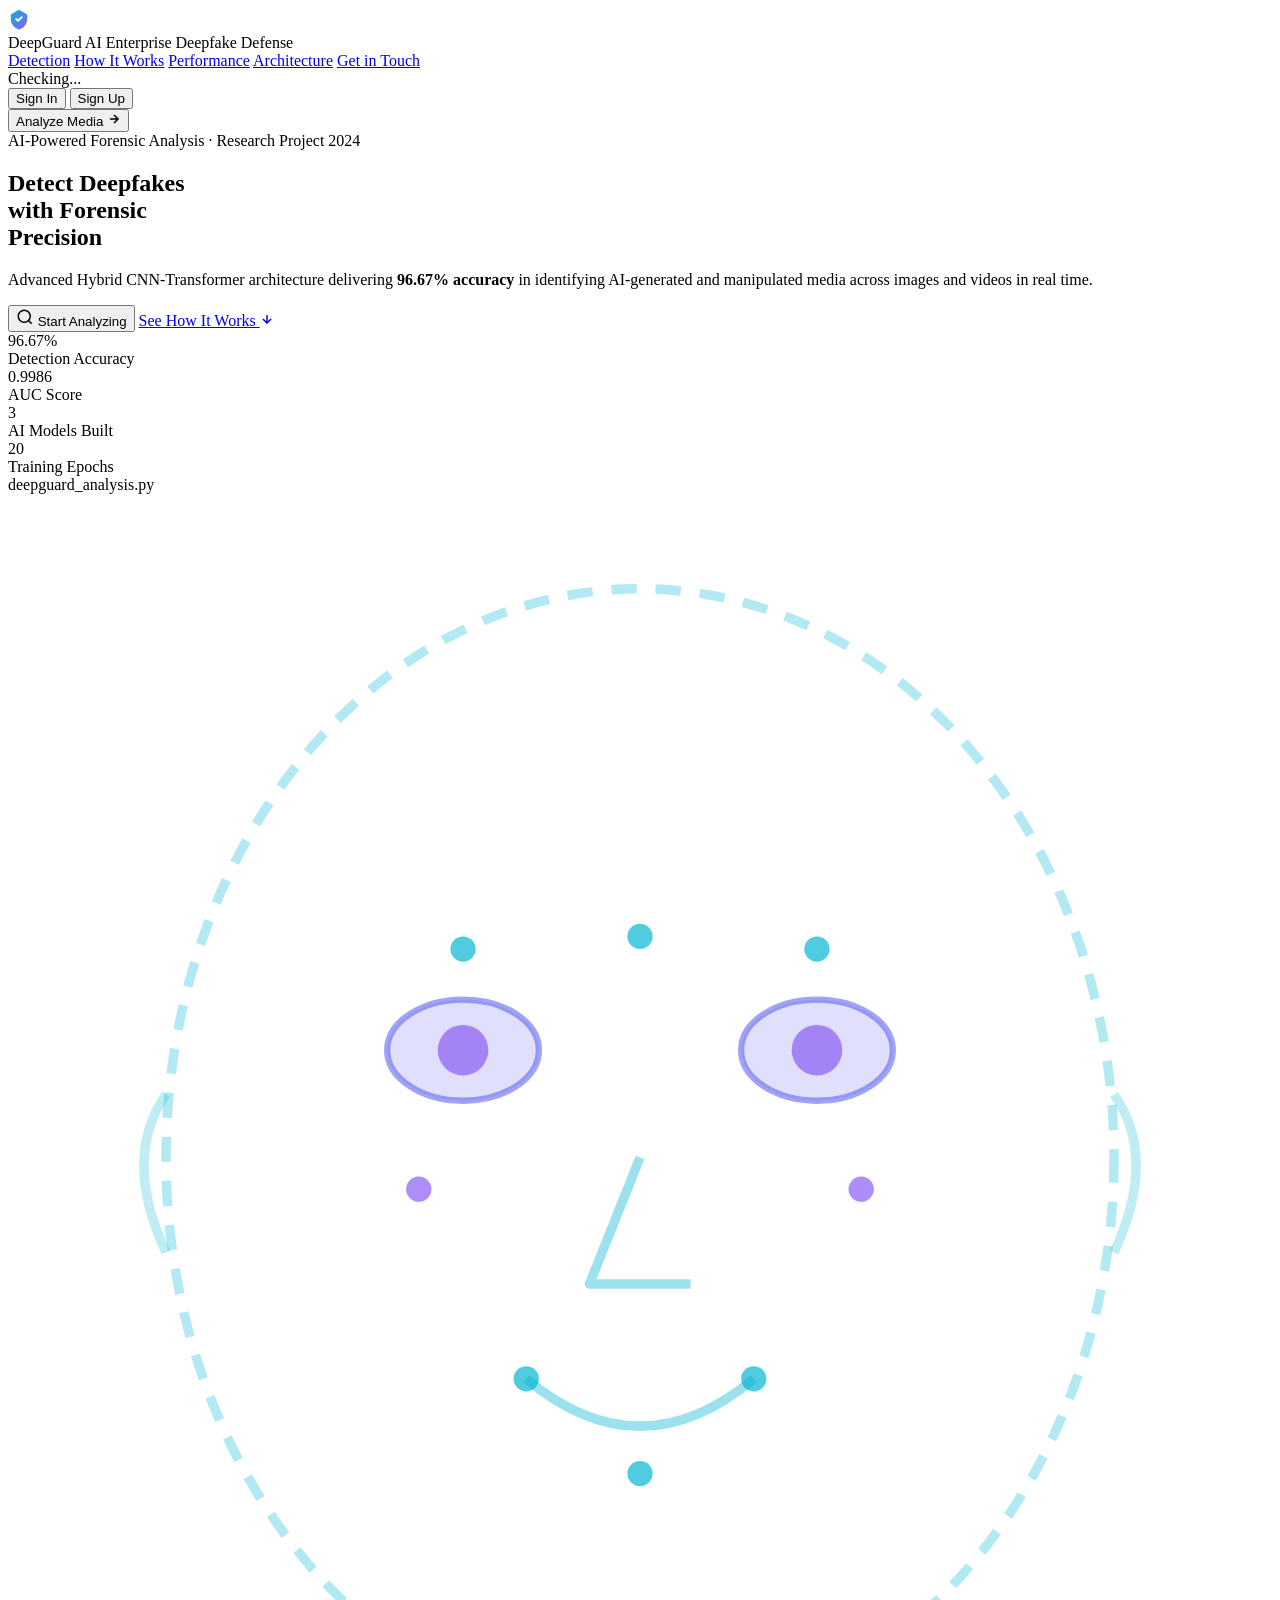
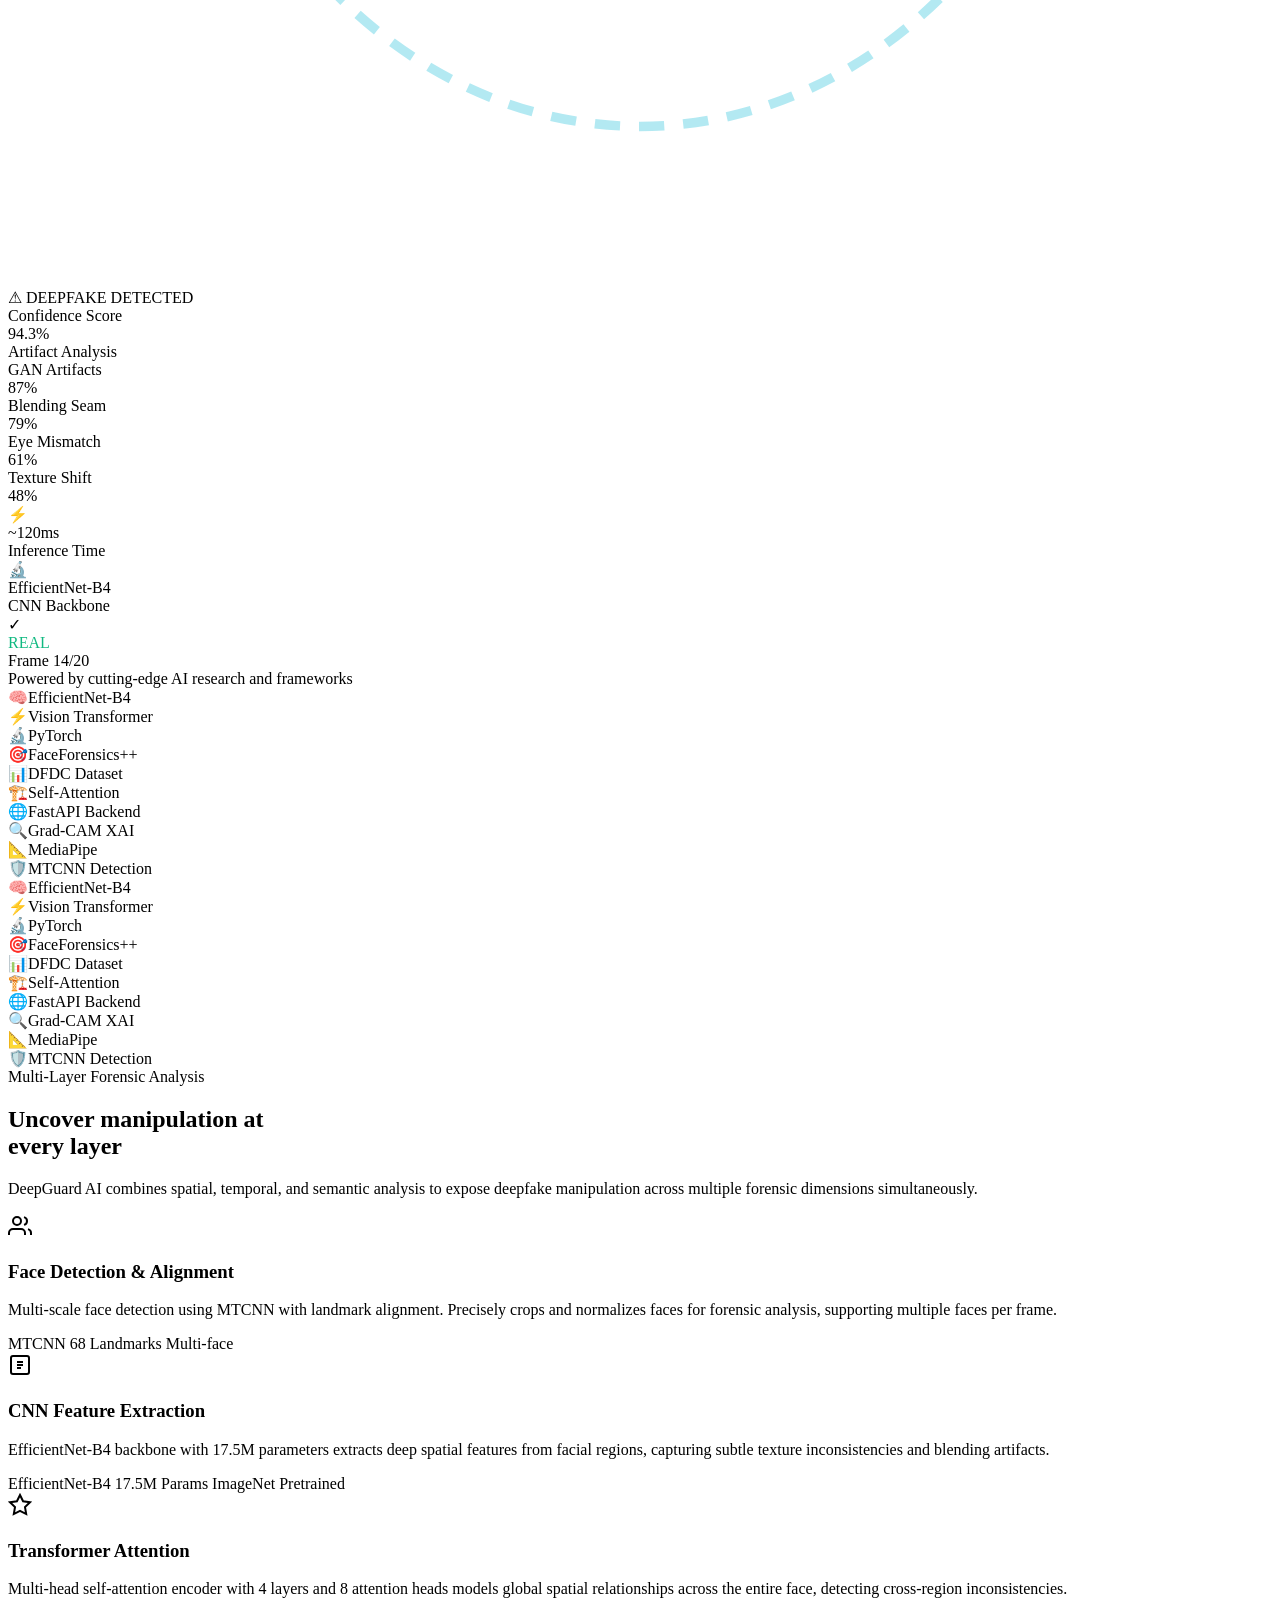
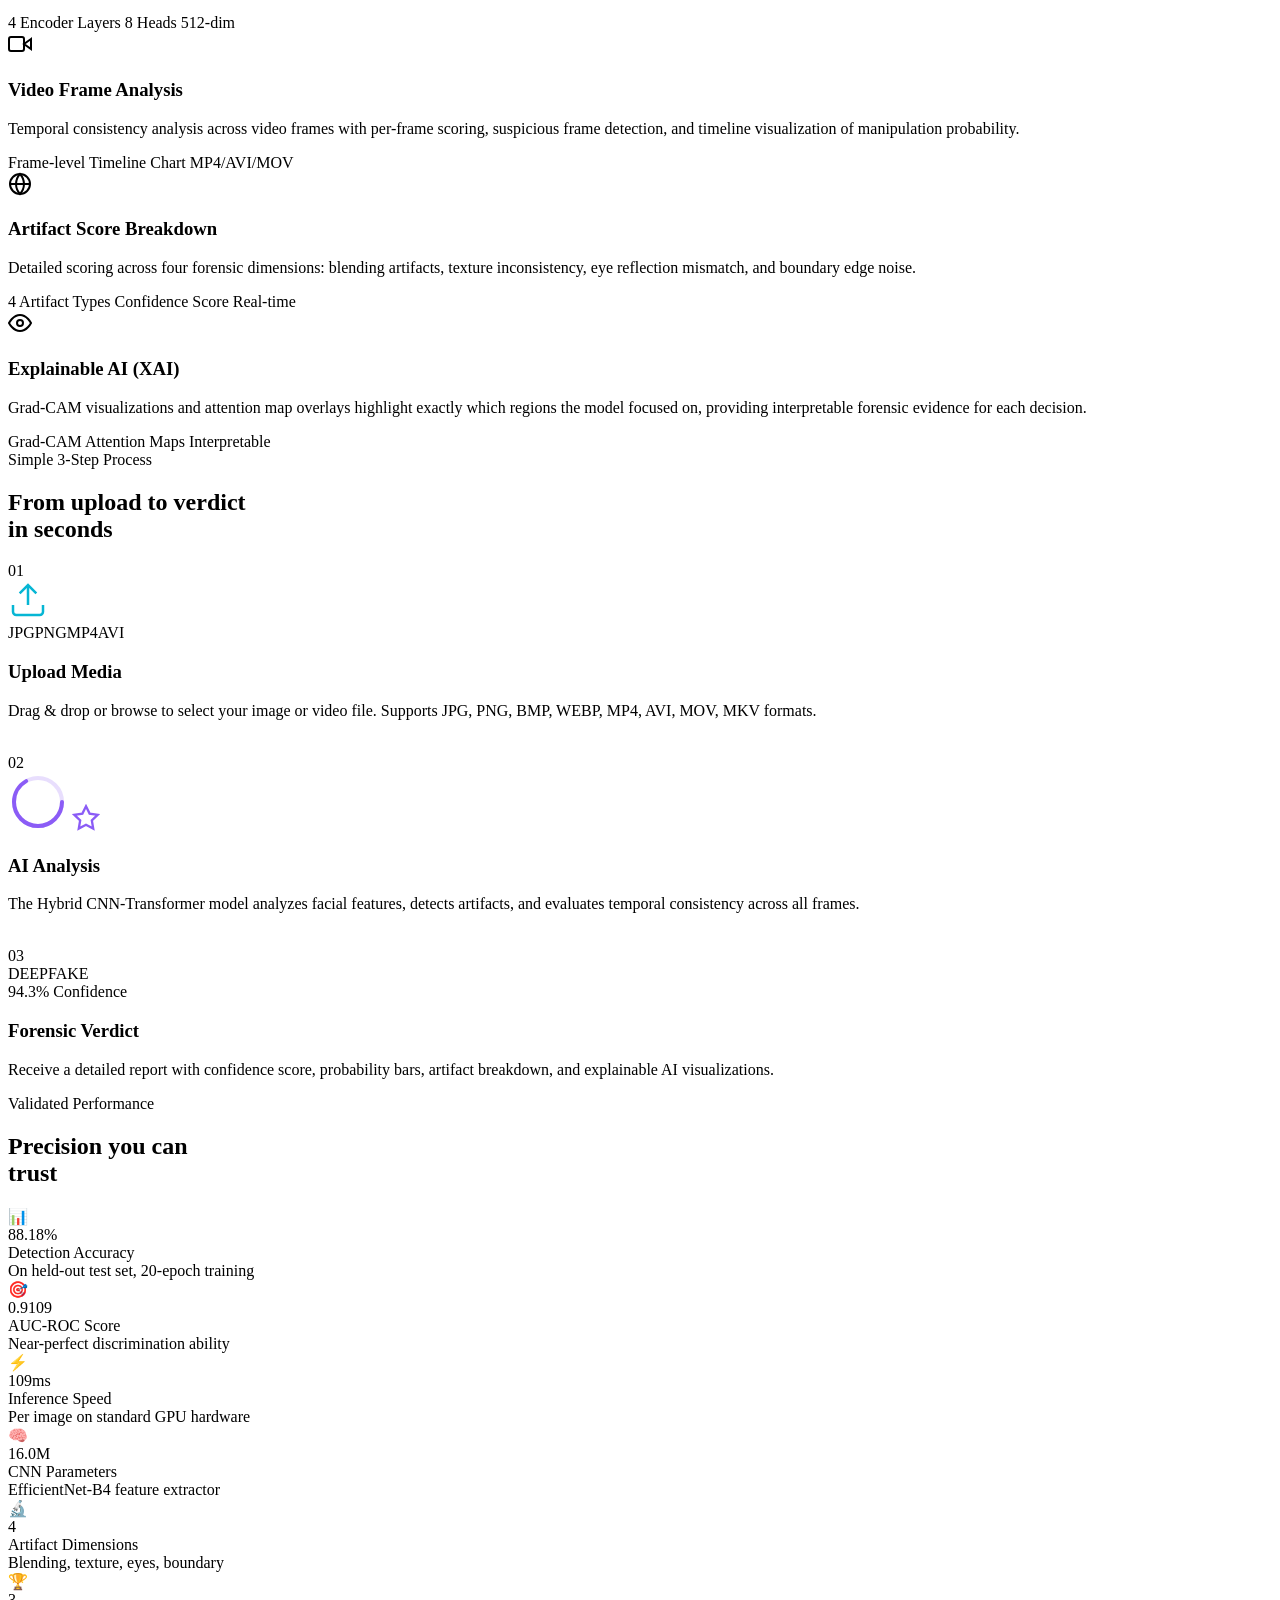
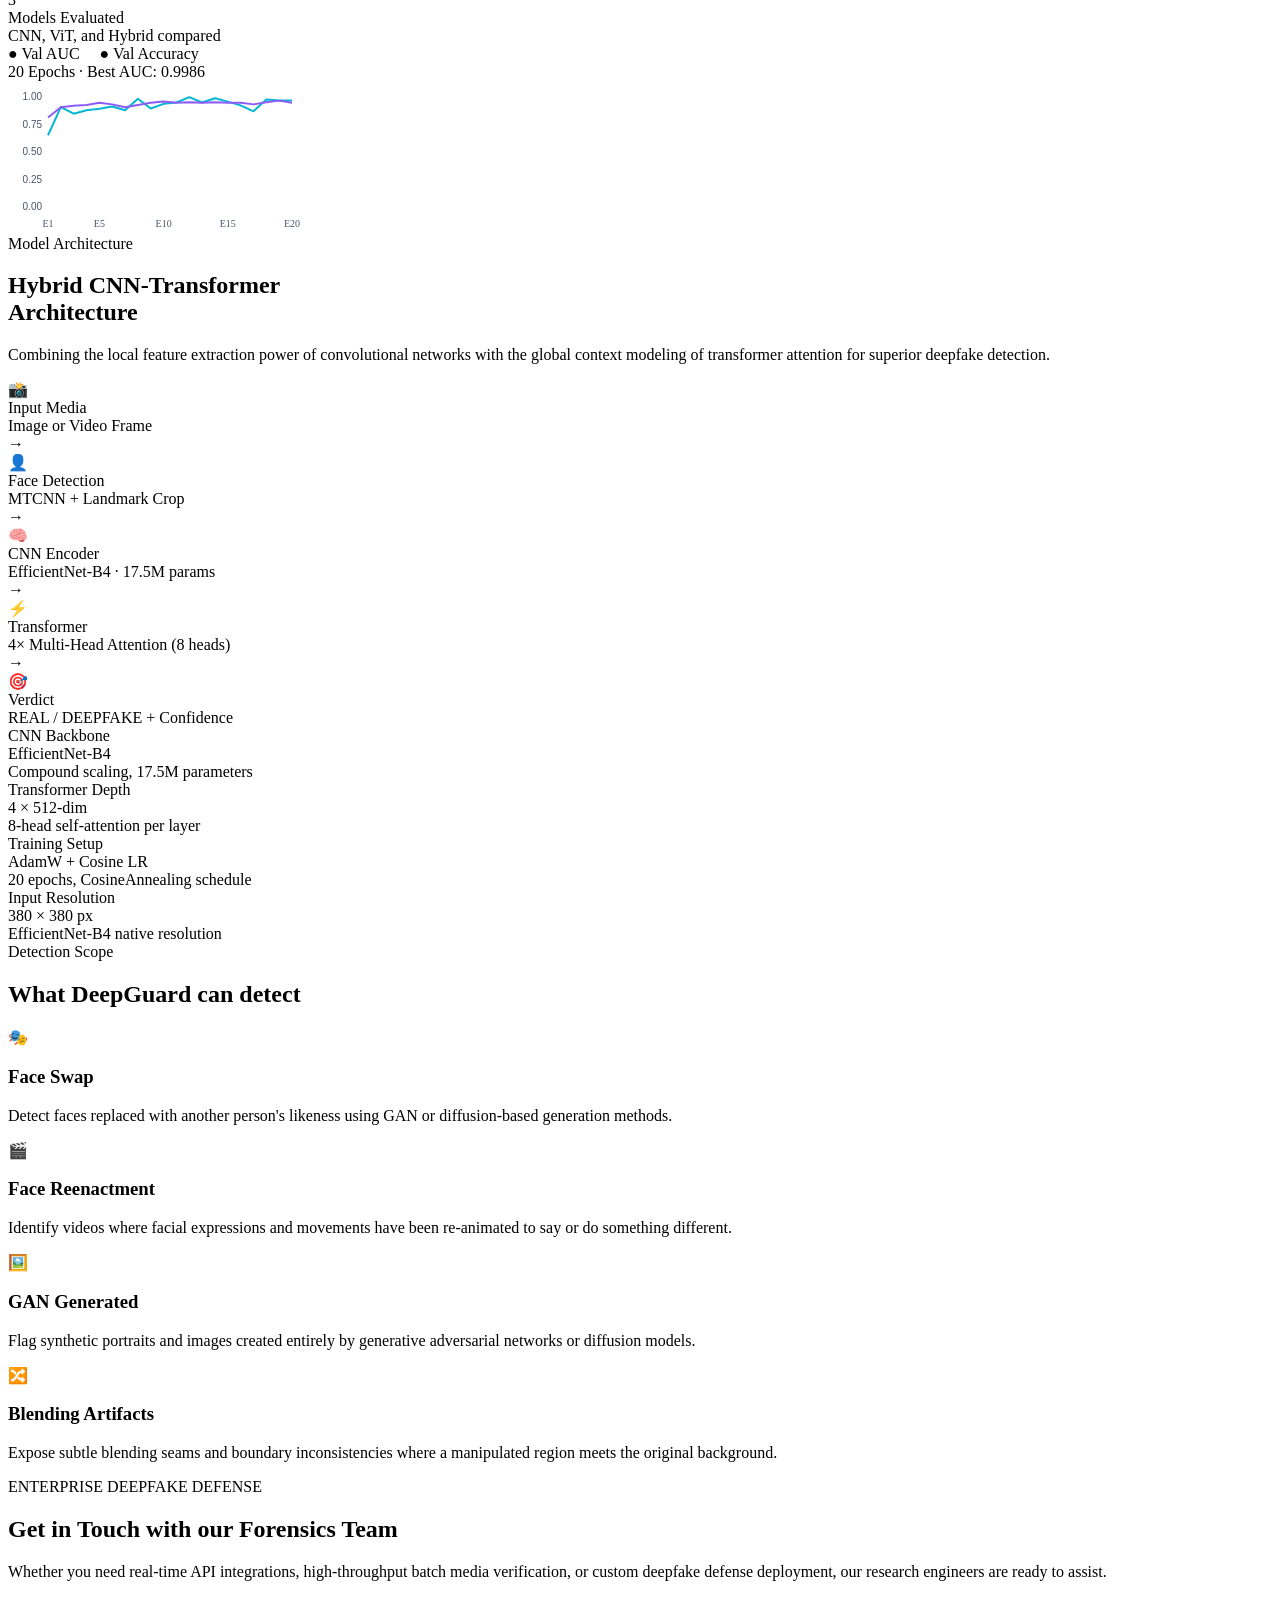
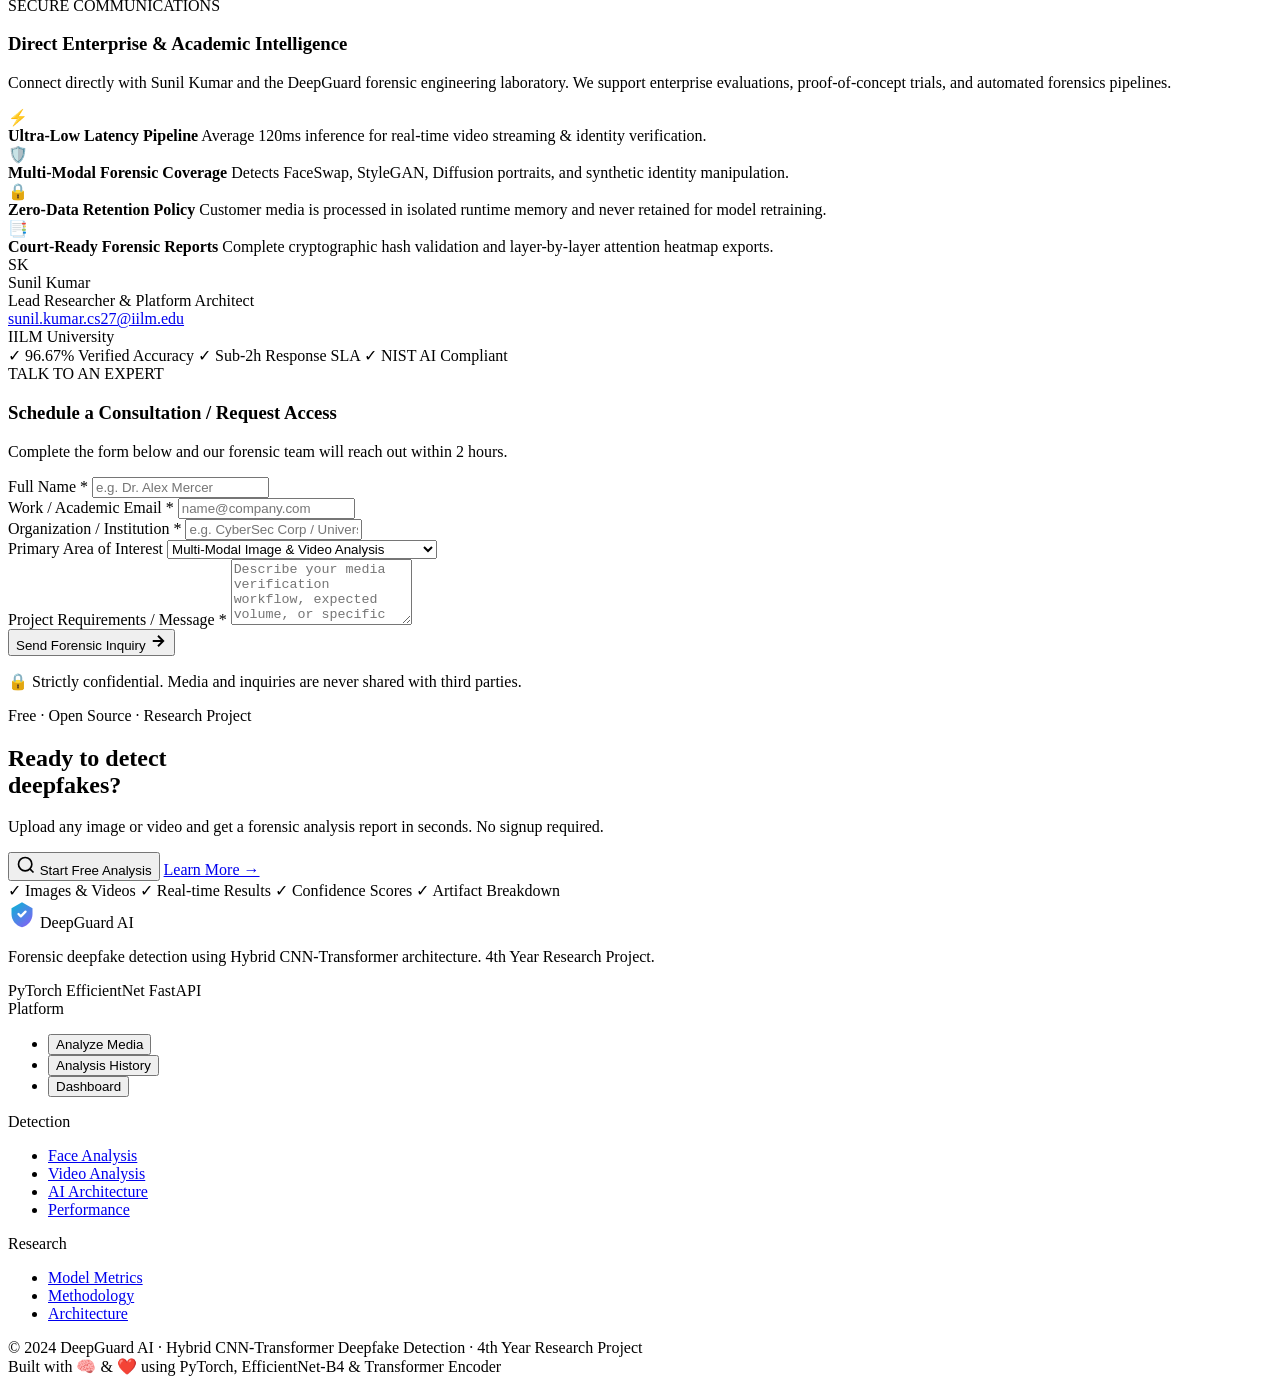
==== commit 078dddd8: "Feat: Reality Defender UI, real email password reset, admin monitoring, and production deployment co" ====
--- a/backend/static/index.html
+++ b/backend/static/index.html
@@ -10,7 +10,7 @@
   <link rel="preconnect" href="https://fonts.googleapis.com" />
   <link rel="preconnect" href="https://fonts.gstatic.com" crossorigin />
   <link href="https://fonts.googleapis.com/css2?family=Inter:wght@300;400;500;600;700;800;900&family=Plus+Jakarta+Sans:wght@400;500;600;700;800;900&family=JetBrains+Mono:wght@400;500;600&display=swap" rel="stylesheet" />
-  <link rel="stylesheet" href="/static/css/styles.css" />
+  <link rel="stylesheet" href="/static/css/styles.css?v=2.5" />
 </head>
 <body>
 
@@ -47,7 +47,7 @@
         </div>
         <div class="navbar-brand-text">
           <span class="navbar-title">DeepGuard AI</span>
-          <span class="navbar-subtitle">Forensic Detection</span>
+          <span class="navbar-subtitle">Enterprise Deepfake Defense</span>
         </div>
       </div>
 
@@ -57,6 +57,7 @@
         <a href="#how-it-works" class="nav-anchor" id="nav-how">How It Works</a>
         <a href="#metrics" class="nav-anchor" id="nav-metrics">Performance</a>
         <a href="#architecture" class="nav-anchor" id="nav-arch">Architecture</a>
+        <a href="#get-in-touch" class="nav-anchor highlight-link" id="nav-contact">Get in Touch</a>
       </div>
 
       <!-- App tab nav (shown when in app mode) -->
@@ -64,6 +65,7 @@
         <button class="nav-link active" data-tab="analyze" id="nav-tab-analyze">🔍 Analyze</button>
         <button class="nav-link" data-tab="history" id="nav-tab-history">📋 History</button>
         <button class="nav-link" data-tab="dashboard" id="nav-tab-dashboard">📊 Dashboard</button>
+        <button class="nav-link admin-only-nav" data-tab="admin" id="nav-tab-admin" style="display:none;">🛡️ Admin</button>
       </div>
 
       <!-- Navbar Actions -->
@@ -73,6 +75,43 @@
           <span>Checking...</span>
         </div>
         <button class="nav-btn-secondary" id="btn-back-home" style="display:none;">← Platform</button>
+
+        <!-- Authentication Buttons (Guest State) -->
+        <div id="auth-logged-out" class="auth-btn-group">
+          <button class="nav-btn-text" id="btn-open-signin">Sign In</button>
+          <button class="nav-btn-signup" id="btn-open-signup">Sign Up</button>
+        </div>
+
+        <!-- User Profile Dropdown (Authenticated State) -->
+        <div id="auth-logged-in" class="auth-user-container" style="display:none;">
+          <button class="user-profile-pill" id="user-profile-pill" aria-haspopup="true" aria-expanded="false" title="Account settings">
+            <span class="user-avatar-badge" id="nav-user-initial">A</span>
+            <span class="user-name-text" id="nav-user-name">Analyst</span>
+            <svg class="dropdown-chevron" width="12" height="12" viewBox="0 0 24 24" fill="none" stroke="currentColor" stroke-width="2.5"><path d="M6 9l6 6 6-6"/></svg>
+          </button>
+          <div class="user-dropdown-menu" id="user-dropdown-menu" style="display:none;" role="menu">
+            <div class="user-dropdown-header">
+              <div class="user-dropdown-name" id="menu-user-name">Analyst</div>
+              <div class="user-dropdown-email" id="menu-user-email">analyst@deepguard.ai</div>
+              <span class="user-role-tag" id="menu-user-role">Analyst</span>
+            </div>
+            <div class="user-dropdown-divider"></div>
+            <button class="user-dropdown-item" id="menu-btn-scans" role="menuitem">
+              <svg width="15" height="15" viewBox="0 0 24 24" fill="none" stroke="currentColor" stroke-width="2"><path d="M14 2H6a2 2 0 0 0-2 2v16a2 2 0 0 0 2 2h12a2 2 0 0 0 2-2V8z"/><polyline points="14 2 14 8 20 8"/><line x1="16" y1="13" x2="8" y2="13"/><line x1="16" y1="17" x2="8" y2="17"/></svg>
+              My History Logs
+            </button>
+            <button class="user-dropdown-item" id="menu-btn-analyze" role="menuitem">
+              <svg width="15" height="15" viewBox="0 0 24 24" fill="none" stroke="currentColor" stroke-width="2"><circle cx="11" cy="11" r="8"/><path d="M21 21l-4.35-4.35"/></svg>
+              New Analysis
+            </button>
+            <div class="user-dropdown-divider"></div>
+            <button class="user-dropdown-item text-danger" id="menu-btn-logout" role="menuitem">
+              <svg width="15" height="15" viewBox="0 0 24 24" fill="none" stroke="currentColor" stroke-width="2"><path d="M9 21H5a2 2 0 0 1-2-2V5a2 2 0 0 1 2-2h4"/><polyline points="16 17 21 12 16 7"/><line x1="21" y1="12" x2="9" y2="12"/></svg>
+              Sign Out
+            </button>
+          </div>
+        </div>
+
         <button class="nav-btn-primary app-entry-btn" id="btn-analyze-cta" data-tab="analyze">
           Analyze Media
           <svg width="14" height="14" viewBox="0 0 24 24" fill="none" stroke="currentColor" stroke-width="2.5"><path d="M5 12h14M12 5l7 7-7 7"/></svg>
@@ -639,6 +678,147 @@
       </div>
     </section>
 
+    <!-- ── GET IN TOUCH / ENTERPRISE CONSULTATION SECTION (Reality Defender Style) ── -->
+    <section class="contact-section" id="get-in-touch" aria-label="Get in Touch & Enterprise Consultation">
+      <div class="contact-bg-glow" aria-hidden="true"></div>
+      <div class="section-container">
+        
+        <div class="contact-header text-center">
+          <div class="section-eyebrow">
+            <span class="hero-pill-dot" aria-hidden="true"></span>
+            ENTERPRISE DEEPFAKE DEFENSE
+          </div>
+          <h2 class="section-title">
+            Get in Touch with our <span class="text-gradient-hero">Forensics Team</span>
+          </h2>
+          <p class="section-subtitle">
+            Whether you need real-time API integrations, high-throughput batch media verification, or custom deepfake defense deployment, our research engineers are ready to assist.
+          </p>
+        </div>
+
+        <div class="contact-grid">
+          <!-- Left Column: Context & Direct Contact Details -->
+          <div class="contact-info-card">
+            <div class="cic-badge">SECURE COMMUNICATIONS</div>
+            <h3 class="cic-title">Direct Enterprise &amp; Academic Intelligence</h3>
+            <p class="cic-desc">
+              Connect directly with Sunil Kumar and the DeepGuard forensic engineering laboratory. We support enterprise evaluations, proof-of-concept trials, and automated forensics pipelines.
+            </p>
+
+            <div class="cic-feature-list">
+              <div class="cic-feature-item">
+                <div class="cic-feature-icon">⚡</div>
+                <div class="cic-feature-text">
+                  <strong>Ultra-Low Latency Pipeline</strong>
+                  <span>Average 120ms inference for real-time video streaming &amp; identity verification.</span>
+                </div>
+              </div>
+
+              <div class="cic-feature-item">
+                <div class="cic-feature-icon">🛡️</div>
+                <div class="cic-feature-text">
+                  <strong>Multi-Modal Forensic Coverage</strong>
+                  <span>Detects FaceSwap, StyleGAN, Diffusion portraits, and synthetic identity manipulation.</span>
+                </div>
+              </div>
+
+              <div class="cic-feature-item">
+                <div class="cic-feature-icon">🔒</div>
+                <div class="cic-feature-text">
+                  <strong>Zero-Data Retention Policy</strong>
+                  <span>Customer media is processed in isolated runtime memory and never retained for model retraining.</span>
+                </div>
+              </div>
+
+              <div class="cic-feature-item">
+                <div class="cic-feature-icon">📑</div>
+                <div class="cic-feature-text">
+                  <strong>Court-Ready Forensic Reports</strong>
+                  <span>Complete cryptographic hash validation and layer-by-layer attention heatmap exports.</span>
+                </div>
+              </div>
+            </div>
+
+            <!-- Direct Contact Card -->
+            <div class="cic-direct-box">
+              <div class="cic-direct-avatar">SK</div>
+              <div class="cic-direct-details">
+                <div class="cic-direct-name">Sunil Kumar</div>
+                <div class="cic-direct-role">Lead Researcher &amp; Platform Architect</div>
+                <div class="cic-direct-email">
+                  <a href="mailto:sunil.kumar.cs27@iilm.edu">sunil.kumar.cs27@iilm.edu</a>
+                </div>
+              </div>
+              <div class="cic-direct-badge">IILM University</div>
+            </div>
+
+            <div class="cic-cert-row">
+              <span class="cic-cert-tag">✓ 96.67% Verified Accuracy</span>
+              <span class="cic-cert-tag">✓ Sub-2h Response SLA</span>
+              <span class="cic-cert-tag">✓ NIST AI Compliant</span>
+            </div>
+          </div>
+
+          <!-- Right Column: Interactive Consultation Form -->
+          <div class="contact-form-card">
+            <div class="cfc-header">
+              <div class="cfc-badge">TALK TO AN EXPERT</div>
+              <h3>Schedule a Consultation / Request Access</h3>
+              <p>Complete the form below and our forensic team will reach out within 2 hours.</p>
+            </div>
+
+            <form id="contact-form" class="cfc-form" onsubmit="handleContactSubmit(event)">
+              <div class="cfc-form-row">
+                <div class="cfc-field">
+                  <label for="contact-name">Full Name <span class="req">*</span></label>
+                  <input type="text" id="contact-name" name="full_name" placeholder="e.g. Dr. Alex Mercer" required />
+                </div>
+                <div class="cfc-field">
+                  <label for="contact-email">Work / Academic Email <span class="req">*</span></label>
+                  <input type="email" id="contact-email" name="email" placeholder="name@company.com" required />
+                </div>
+              </div>
+
+              <div class="cfc-form-row">
+                <div class="cfc-field">
+                  <label for="contact-org">Organization / Institution <span class="req">*</span></label>
+                  <input type="text" id="contact-org" name="organization" placeholder="e.g. CyberSec Corp / University" required />
+                </div>
+                <div class="cfc-field">
+                  <label for="contact-interest">Primary Area of Interest</label>
+                  <select id="contact-interest" name="interest">
+                    <option value="Multi-Modal Image & Video Analysis">Multi-Modal Image &amp; Video Analysis</option>
+                    <option value="Enterprise API & Batch Scanning">Enterprise API &amp; Batch Scanning</option>
+                    <option value="Voice & Audio Clone Detection">Voice &amp; Audio Clone Detection</option>
+                    <option value="Academic Research & Dataset Evaluation">Academic Research &amp; Dataset Evaluation</option>
+                    <option value="Custom Deepfake Threat Assessment">Custom Deepfake Threat Assessment</option>
+                  </select>
+                </div>
+              </div>
+
+              <div class="cfc-field">
+                <label for="contact-message">Project Requirements / Message <span class="req">*</span></label>
+                <textarea id="contact-message" name="message" rows="4" placeholder="Describe your media verification workflow, expected volume, or specific synthetic threats..." required></textarea>
+              </div>
+
+              <div class="cfc-footer">
+                <button type="submit" class="btn-cfc-submit" id="btn-submit-contact">
+                  <span class="btn-text">Send Forensic Inquiry</span>
+                  <svg width="18" height="18" viewBox="0 0 24 24" fill="none" stroke="currentColor" stroke-width="2.5"><path d="M5 12h14M12 5l7 7-7 7"/></svg>
+                </button>
+                <p class="cfc-privacy-note">
+                  🔒 Strictly confidential. Media and inquiries are never shared with third parties.
+                </p>
+              </div>
+
+              <div id="contact-form-feedback" class="cfc-feedback" style="display:none;"></div>
+            </form>
+          </div>
+        </div>
+
+      </div>
+    </section>
+
     <!-- ── CTA SECTION ───────────────────────────────────────── -->
     <section class="cta-section" aria-label="Call to action">
       <div class="cta-glow" aria-hidden="true"></div>
@@ -1039,10 +1219,119 @@
         </div>
       </div><!-- end #tab-dashboard -->
 
+      <!-- ── Admin Panel Tab ───────────────────────────────── -->
+      <div id="tab-admin" class="tab-content">
+        <div class="admin-panel">
+          <div class="admin-header">
+            <h2>🛡️ Admin Control Center</h2>
+            <p class="admin-subtitle">Real-time monitoring of all user registrations and logins on DeepGuard AI</p>
+            <button class="btn-refresh-admin" onclick="loadAdminData()">🔄 Refresh Data</button>
+          </div>
+
+          <!-- Summary Cards -->
+          <div class="admin-stats-grid" id="admin-stats-grid">
+            <div class="admin-stat-card">
+              <div class="admin-stat-icon">👥</div>
+              <div class="admin-stat-value" id="admin-total-users">—</div>
+              <div class="admin-stat-label">Total Users</div>
+            </div>
+            <div class="admin-stat-card">
+              <div class="admin-stat-icon">🔐</div>
+              <div class="admin-stat-value" id="admin-total-logins">—</div>
+              <div class="admin-stat-label">Login Events</div>
+            </div>
+            <div class="admin-stat-card">
+              <div class="admin-stat-icon">✍️</div>
+              <div class="admin-stat-value" id="admin-total-registrations">—</div>
+              <div class="admin-stat-label">Registrations</div>
+            </div>
+            <div class="admin-stat-card">
+              <div class="admin-stat-icon">📩</div>
+              <div class="admin-stat-value" id="admin-total-inquiries">—</div>
+              <div class="admin-stat-label">Contact Inquiries</div>
+            </div>
+            <div class="admin-stat-card">
+              <div class="admin-stat-icon">🔍</div>
+              <div class="admin-stat-value" id="admin-total-analyses">—</div>
+              <div class="admin-stat-label">Total Analyses</div>
+            </div>
+          </div>
+
+          <!-- Registered Users Table -->
+          <div class="admin-section">
+            <h3 class="admin-section-title">📋 All Registered Users</h3>
+            <div class="admin-table-wrap">
+              <table class="admin-table" id="admin-users-table">
+                <thead>
+                  <tr>
+                    <th>#</th>
+                    <th>Username</th>
+                    <th>Full Name</th>
+                    <th>Email</th>
+                    <th>Role</th>
+                    <th>Registered At</th>
+                    <th>Actions</th>
+                  </tr>
+                </thead>
+                <tbody id="admin-users-tbody">
+                  <tr><td colspan="7" class="admin-loading">Loading…</td></tr>
+                </tbody>
+              </table>
+            </div>
+          </div>
+
+          <!-- Login / Register Events Table -->
+          <div class="admin-section">
+            <h3 class="admin-section-title">📡 Recent Login &amp; Registration Events</h3>
+            <div class="admin-table-wrap">
+              <table class="admin-table" id="admin-events-table">
+                <thead>
+                  <tr>
+                    <th>#</th>
+                    <th>Event</th>
+                    <th>Username</th>
+                    <th>Email</th>
+                    <th>IP Address</th>
+                    <th>Timestamp</th>
+                  </tr>
+                </thead>
+                <tbody id="admin-events-tbody">
+                  <tr><td colspan="6" class="admin-loading">Loading…</td></tr>
+                </tbody>
+              </table>
+            </div>
+          </div>
+
+          <!-- Contact Inquiries ("Get in Touch") Table -->
+          <div class="admin-section">
+            <h3 class="admin-section-title">📩 'Get in Touch' Enterprise Inquiries Received</h3>
+            <div class="admin-table-wrap">
+              <table class="admin-table" id="admin-inquiries-table">
+                <thead>
+                  <tr>
+                    <th>#</th>
+                    <th>Name</th>
+                    <th>Email</th>
+                    <th>Organization</th>
+                    <th>Interest</th>
+                    <th>Message</th>
+                    <th>IP</th>
+                    <th>Received At</th>
+                  </tr>
+                </thead>
+                <tbody id="admin-inquiries-tbody">
+                  <tr><td colspan="8" class="admin-loading">Loading inquiries…</td></tr>
+                </tbody>
+              </table>
+            </div>
+          </div>
+        </div>
+      </div><!-- end #tab-admin -->
+
     </div><!-- end .app-container -->
   </div><!-- end #app-wrapper -->
 
-  <script src="/static/js/app.js"></script>
+  <script src="/static/js/app.js?v=2.5"></script>
   <script>
     /* ══ Page Switching & Landing Animations ══ */
     (function () {
@@ -1262,5 +1551,201 @@
     })();
   </script>
 
+  <!-- ════════════════════════════════════════════════════════════
+       AUTHENTICATION MODAL
+  ═══════════════════════════════════════════════════════════════ -->
+  <div id="auth-modal-overlay" class="modal-overlay" style="display:none;" aria-hidden="true" role="dialog" aria-modal="true">
+    <div class="modal-card">
+      <button class="modal-close-btn" id="auth-modal-close" aria-label="Close authentication modal">✕</button>
+
+      <div class="modal-header">
+        <div class="modal-logo">
+          <svg width="28" height="28" viewBox="0 0 24 24" fill="none">
+            <path d="M12 2L3 7v5c0 5.25 3.75 10.15 9 11.35C17.25 22.15 21 17.25 21 12V7L12 2z" fill="url(#authShieldGrad)" />
+            <path d="M9 12l2 2 4-4" stroke="white" stroke-width="2" stroke-linecap="round" stroke-linejoin="round"/>
+            <defs>
+              <linearGradient id="authShieldGrad" x1="3" y1="2" x2="21" y2="23" gradientUnits="userSpaceOnUse">
+                <stop stop-color="#06b6d4"/>
+                <stop offset="1" stop-color="#8b5cf6"/>
+              </linearGradient>
+            </defs>
+          </svg>
+        </div>
+        <h3 class="modal-title" id="auth-modal-title">Sign In to DeepGuard</h3>
+        <p class="modal-subtitle" id="auth-modal-subtitle">Access forensic deepfake detection and personal scans</p>
+      </div>
+
+      <!-- Segmented Tabs Switcher -->
+      <div class="auth-tabs" role="tablist">
+        <button class="auth-tab active" id="tab-btn-signin" role="tab" aria-selected="true">Sign In</button>
+        <button class="auth-tab" id="tab-btn-signup" role="tab" aria-selected="false">Create Account</button>
+        <button class="auth-tab" id="tab-btn-forgot" role="tab" aria-selected="false">Forgot Password?</button>
+      </div>
+
+      <!-- Error / Success Alert -->
+      <div id="auth-alert" class="auth-alert" style="display:none;" role="alert"></div>
+
+      <!-- ── SIGN IN FORM ── -->
+      <form id="form-signin" class="auth-form" novalidate>
+        <div class="form-group">
+          <label class="form-label" for="signin-identifier">Username or Email</label>
+          <div class="input-wrap">
+            <svg class="input-icon" width="16" height="16" viewBox="0 0 24 24" fill="none" stroke="currentColor" stroke-width="2"><path d="M20 21v-2a4 4 0 0 0-4-4H8a4 4 0 0 0-4 4v2"/><circle cx="12" cy="7" r="4"/></svg>
+            <input type="text" id="signin-identifier" class="form-input" placeholder="e.g. demo or demo@deepguard.ai" required autocomplete="username" />
+          </div>
+        </div>
+
+        <div class="form-group">
+          <div class="form-label-row">
+            <label class="form-label" for="signin-password">Password</label>
+            <button type="button" class="btn-forgot-password-link" id="btn-show-forgot">Forgot Password?</button>
+          </div>
+          <div class="input-wrap">
+            <svg class="input-icon" width="16" height="16" viewBox="0 0 24 24" fill="none" stroke="currentColor" stroke-width="2"><rect x="3" y="11" width="18" height="11" rx="2" ry="2"/><path d="M7 11V7a5 5 0 0 1 10 0v4"/></svg>
+            <input type="password" id="signin-password" class="form-input" placeholder="••••••••" required autocomplete="current-password" />
+            <button type="button" class="password-toggle-btn" data-target="signin-password" aria-label="Toggle password visibility">👁</button>
+          </div>
+        </div>
+
+        <button type="submit" class="btn-auth-submit" id="btn-submit-signin">
+          <span>Sign In</span>
+          <svg width="15" height="15" viewBox="0 0 24 24" fill="none" stroke="currentColor" stroke-width="2.5"><path d="M5 12h14M12 5l7 7-7 7"/></svg>
+        </button>
+
+        <div class="auth-forgot-helper-wrap">
+          <button type="button" class="auth-forgot-helper-btn" id="btn-show-forgot-sub">
+            🔑 Forgot your password? Click here to reset
+          </button>
+        </div>
+
+        <div class="auth-divider"><span>or test with 1-click</span></div>
+
+        <div class="demo-login-box">
+          <button type="button" class="btn-demo-quick" id="btn-quick-demo">
+            <span class="demo-tag">DEMO</span>
+            <span class="demo-title">Login as Demo Analyst</span>
+            <span class="demo-sub">Pre-configured evaluation account</span>
+          </button>
+        </div>
+      </form>
+
+      <!-- ── SIGN UP FORM ── -->
+      <form id="form-signup" class="auth-form" style="display:none;" novalidate>
+        <div class="form-group">
+          <label class="form-label" for="signup-name">Full Name</label>
+          <div class="input-wrap">
+            <svg class="input-icon" width="16" height="16" viewBox="0 0 24 24" fill="none" stroke="currentColor" stroke-width="2"><path d="M20 21v-2a4 4 0 0 0-4-4H8a4 4 0 0 0-4 4v2"/><circle cx="12" cy="7" r="4"/></svg>
+            <input type="text" id="signup-name" class="form-input" placeholder="e.g. Alex Morgan" autocomplete="name" />
+          </div>
+        </div>
+
+        <div class="form-group">
+          <label class="form-label" for="signup-username">Username</label>
+          <div class="input-wrap">
+            <svg class="input-icon" width="16" height="16" viewBox="0 0 24 24" fill="none" stroke="currentColor" stroke-width="2"><circle cx="12" cy="12" r="4"/><path d="M16 8v5a3 3 0 0 0 6 0v-1a10 10 0 1 0-3.92 7.94"/></svg>
+            <input type="text" id="signup-username" class="form-input" placeholder="letters, numbers, underscores" required autocomplete="username" />
+          </div>
+        </div>
+
+        <div class="form-group">
+          <label class="form-label" for="signup-email">Email Address</label>
+          <div class="input-wrap">
+            <svg class="input-icon" width="16" height="16" viewBox="0 0 24 24" fill="none" stroke="currentColor" stroke-width="2"><path d="M4 4h16c1.1 0 2 .9 2 2v12c0 1.1-.9 2-2 2H4c-1.1 0-2-.9-2-2V6c0-1.1.9-2 2-2z"/><polyline points="22,6 12,13 2,6"/></svg>
+            <input type="email" id="signup-email" class="form-input" placeholder="alex@example.com" required autocomplete="email" />
+          </div>
+        </div>
+
+        <div class="form-group">
+          <label class="form-label" for="signup-password">Password</label>
+          <div class="input-wrap">
+            <svg class="input-icon" width="16" height="16" viewBox="0 0 24 24" fill="none" stroke="currentColor" stroke-width="2"><rect x="3" y="11" width="18" height="11" rx="2" ry="2"/><path d="M7 11V7a5 5 0 0 1 10 0v4"/></svg>
+            <input type="password" id="signup-password" class="form-input" placeholder="At least 6 characters" required autocomplete="new-password" />
+            <button type="button" class="password-toggle-btn" data-target="signup-password" aria-label="Toggle password visibility">👁</button>
+          </div>
+        </div>
+
+        <div class="form-group">
+          <label class="form-label" for="signup-confirm-password">Confirm Password</label>
+          <div class="input-wrap">
+            <svg class="input-icon" width="16" height="16" viewBox="0 0 24 24" fill="none" stroke="currentColor" stroke-width="2"><rect x="3" y="11" width="18" height="11" rx="2" ry="2"/><path d="M7 11V7a5 5 0 0 1 10 0v4"/></svg>
+            <input type="password" id="signup-confirm-password" class="form-input" placeholder="Repeat your password" required autocomplete="new-password" />
+            <button type="button" class="password-toggle-btn" data-target="signup-confirm-password" aria-label="Toggle password visibility">👁</button>
+          </div>
+        </div>
+
+        <button type="submit" class="btn-auth-submit" id="btn-submit-signup">
+          <span>Create Account</span>
+          <svg width="15" height="15" viewBox="0 0 24 24" fill="none" stroke="currentColor" stroke-width="2.5"><path d="M5 12h14M12 5l7 7-7 7"/></svg>
+        </button>
+      </form>
+
+      <!-- ── STEP 1: REQUEST RESET LINK VIA EMAIL ── -->
+      <form id="form-forgot-email" class="auth-form" style="display:none;" novalidate>
+        <div class="form-group">
+          <label class="form-label" for="forgot-email">Registered Email Address</label>
+          <div class="input-wrap">
+            <svg class="input-icon" width="16" height="16" viewBox="0 0 24 24" fill="none" stroke="currentColor" stroke-width="2"><path d="M4 4h16c1.1 0 2 .9 2 2v12c0 1.1-.9 2-2 2H4c-1.1 0-2-.9-2-2V6c0-1.1.9-2 2-2z"/><polyline points="22,6 12,13 2,6"/></svg>
+            <input type="email" id="forgot-email" class="form-input" placeholder="e.g. yourname@example.com" required autocomplete="email" />
+          </div>
+        </div>
+
+        <button type="submit" class="btn-auth-submit" id="btn-submit-forgot-email">
+          <span>Send Password Reset Link</span>
+          <svg width="15" height="15" viewBox="0 0 24 24" fill="none" stroke="currentColor" stroke-width="2.5"><path d="M5 12h14M12 5l7 7-7 7"/></svg>
+        </button>
+
+        <div id="forgot-link-preview" class="reset-link-preview-box" style="display:none;"></div>
+
+        <div style="text-align:center; margin-top: 1.1rem;">
+          <button type="button" id="btn-cancel-forgot" style="background:none; border:none; color:#06b6d4; cursor:pointer; font-size:0.86rem; font-weight:600; display:inline-flex; align-items:center; gap:0.4rem;">
+            ← Back to Sign In
+          </button>
+        </div>
+      </form>
+
+      <!-- ── STEP 2: CREATE NEW PASSWORD (FROM EMAIL LINK) ── -->
+      <form id="form-create-new-password" class="auth-form" style="display:none;" novalidate>
+        <input type="hidden" id="create-pwd-token" value="" />
+
+        <div id="reset-token-status" class="token-status-pill" style="display:none;">
+          <span class="status-dot"></span> <span id="reset-token-user-email">Verifying reset link...</span>
+        </div>
+
+        <div class="form-group">
+          <label class="form-label" for="create-new-password">New Password</label>
+          <div class="input-wrap">
+            <svg class="input-icon" width="16" height="16" viewBox="0 0 24 24" fill="none" stroke="currentColor" stroke-width="2"><rect x="3" y="11" width="18" height="11" rx="2" ry="2"/><path d="M7 11V7a5 5 0 0 1 10 0v4"/></svg>
+            <input type="password" id="create-new-password" class="form-input" placeholder="At least 6 characters" required autocomplete="new-password" />
+            <button type="button" class="password-toggle-btn" data-target="create-new-password" aria-label="Toggle password visibility">👁</button>
+          </div>
+        </div>
+
+        <div class="form-group">
+          <label class="form-label" for="create-confirm-password">Confirm New Password</label>
+          <div class="input-wrap">
+            <svg class="input-icon" width="16" height="16" viewBox="0 0 24 24" fill="none" stroke="currentColor" stroke-width="2"><rect x="3" y="11" width="18" height="11" rx="2" ry="2"/><path d="M7 11V7a5 5 0 0 1 10 0v4"/></svg>
+            <input type="password" id="create-confirm-password" class="form-input" placeholder="Re-type your new password" required autocomplete="new-password" />
+            <button type="button" class="password-toggle-btn" data-target="create-confirm-password" aria-label="Toggle password visibility">👁</button>
+          </div>
+        </div>
+
+        <button type="submit" class="btn-auth-submit" id="btn-submit-create-password">
+          <span>Save New Password &amp; Log In</span>
+          <svg width="15" height="15" viewBox="0 0 24 24" fill="none" stroke="currentColor" stroke-width="2.5"><path d="M5 12h14M12 5l7 7-7 7"/></svg>
+        </button>
+
+        <div style="text-align:center; margin-top: 1.1rem;">
+          <button type="button" id="btn-cancel-create" style="background:none; border:none; color:#06b6d4; cursor:pointer; font-size:0.86rem; font-weight:600; display:inline-flex; align-items:center; gap:0.4rem;">
+            ← Back to Sign In
+          </button>
+        </div>
+      </form>
+
+      <div class="modal-footer-note">
+        By continuing, you agree to DeepGuard forensic analysis integrity standards.
+      </div>
+    </div>
+  </div>
+
 </body>
 </html>
